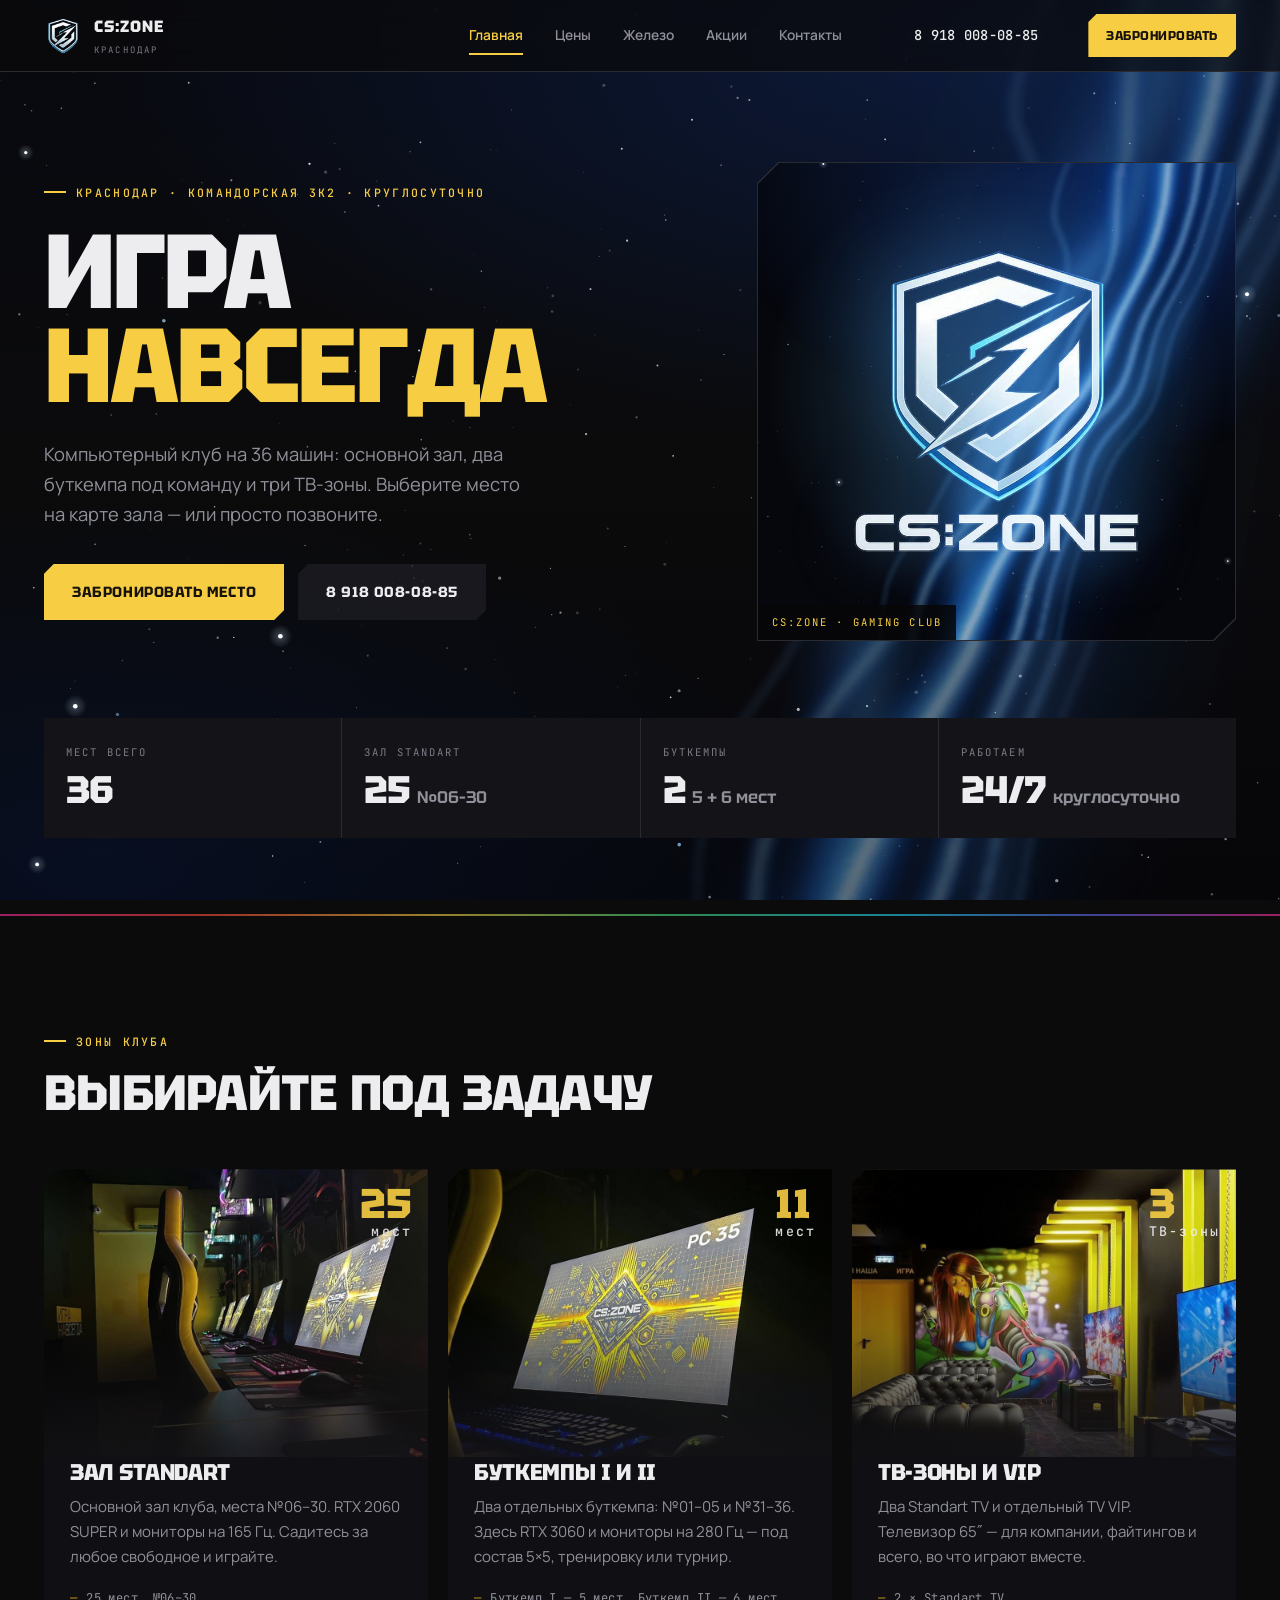
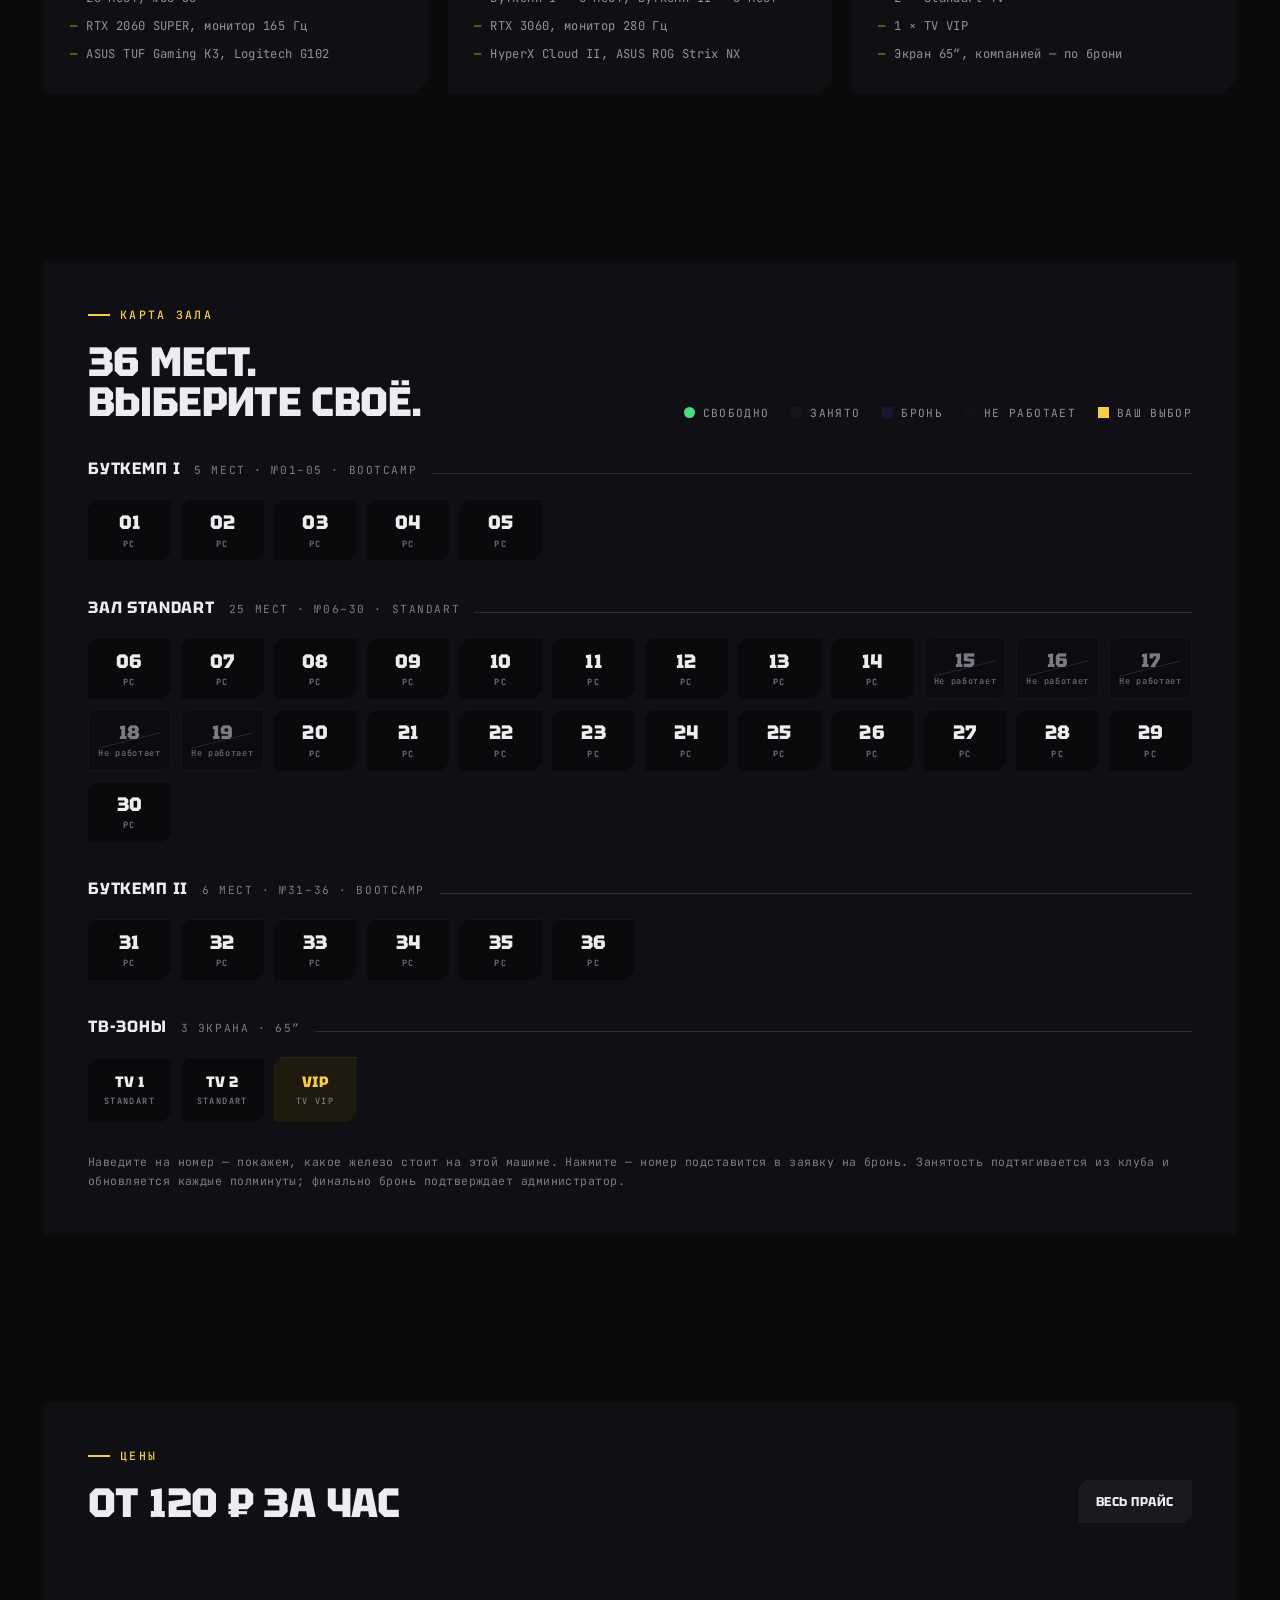
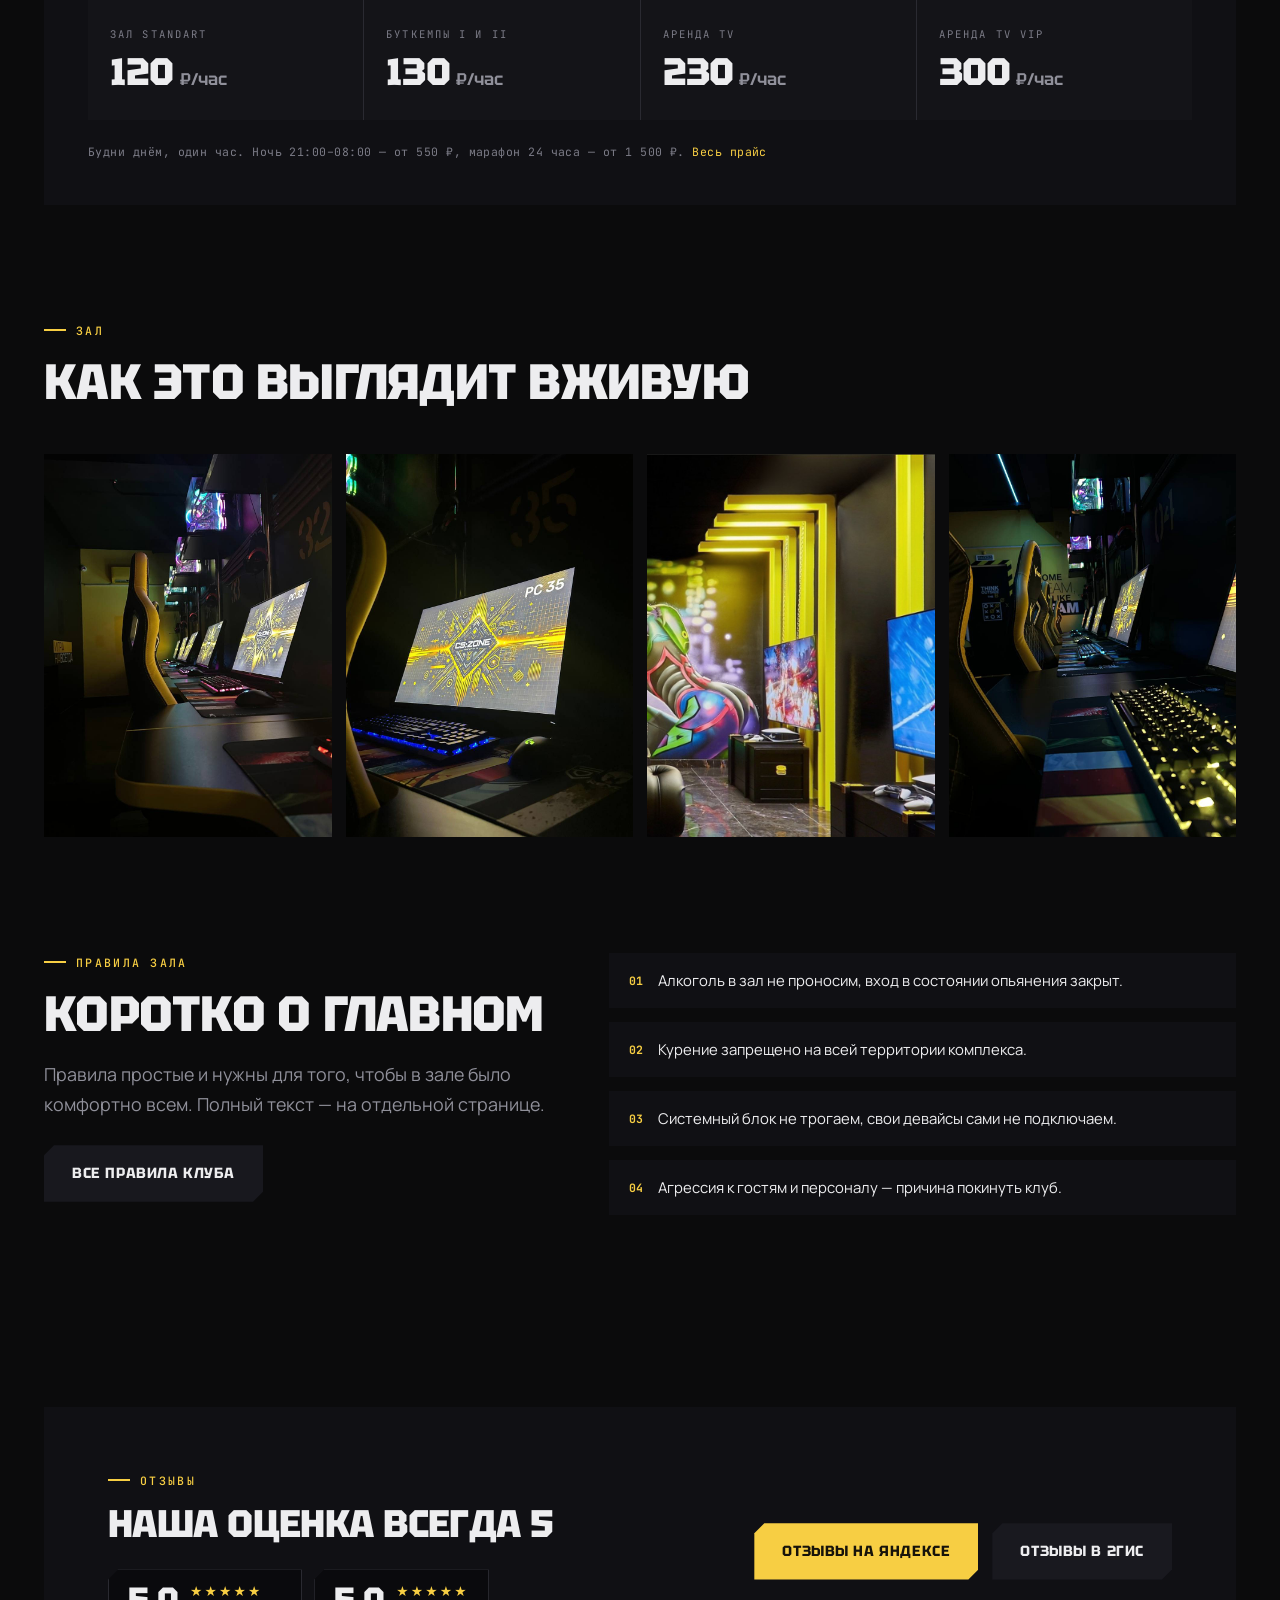
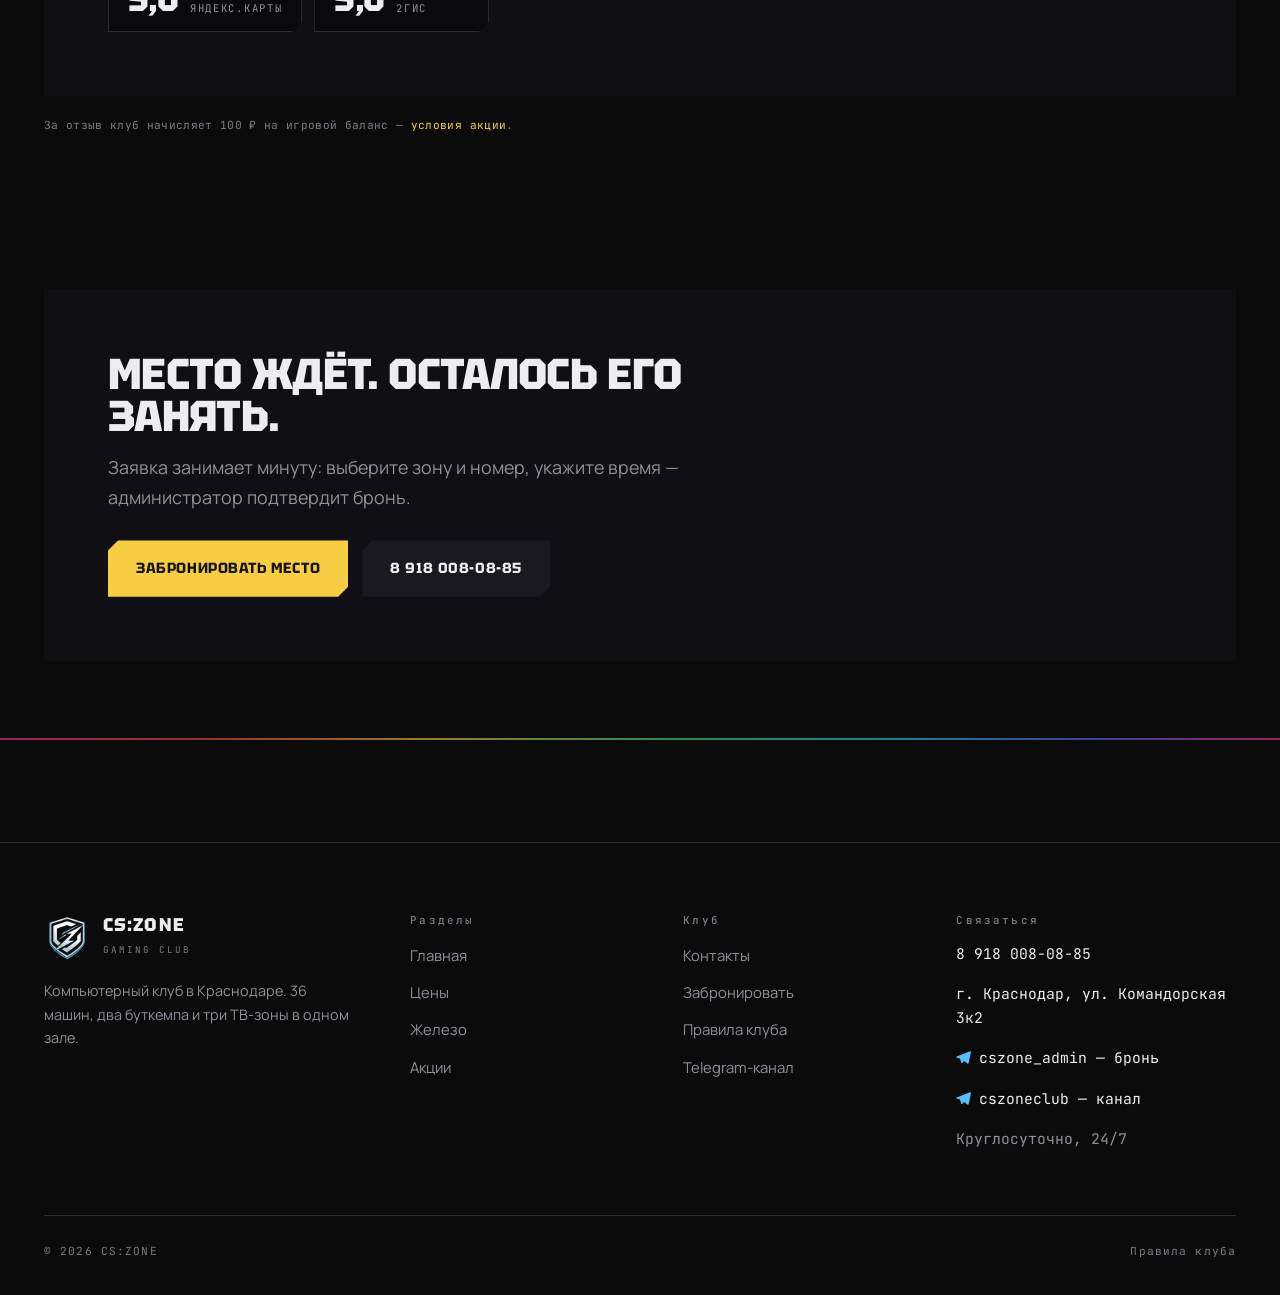
==== index.html @ d1133fba "Add files via upload" ====
<!DOCTYPE html>
<html lang="ru">
<head>
<meta charset="utf-8">
<meta name="viewport" content="width=device-width, initial-scale=1">
<title>CS:ZONE — компьютерный клуб в Краснодаре</title>
<meta name="description" content="Компьютерный клуб CS:ZONE на Командорской 3к2 в Краснодаре: 36 машин, два буткемпа, три ТВ-зоны. Бронь места по телефону 8 918 008-08-85.">
<meta name="theme-color" content="#0B0B0C">
<meta property="og:type" content="website">
<meta property="og:site_name" content="CS:ZONE">
<meta property="og:title" content="CS:ZONE — компьютерный клуб в Краснодаре">
<meta property="og:description" content="Компьютерный клуб CS:ZONE на Командорской 3к2 в Краснодаре: 36 машин, два буткемпа, три ТВ-зоны. Бронь места по телефону 8 918 008-08-85.">
<meta property="og:image" content="assets/img/og-cover.jpg">
<meta property="og:image:width" content="1200">
<meta property="og:image:height" content="630">
<meta name="twitter:card" content="summary_large_image">
<meta property="og:locale" content="ru_RU">
<link rel="icon" href="assets/img/favicon.png" type="image/png">
<link rel="apple-touch-icon" href="assets/img/apple-touch-icon.png">
<link rel="preconnect" href="https://fonts.googleapis.com">
<link rel="preconnect" href="https://fonts.gstatic.com" crossorigin>
<link href="https://fonts.googleapis.com/css2?family=Tektur:wght@500;700;800;900&family=Manrope:wght@400;500;600;700;800&family=JetBrains+Mono:wght@400;500;700&display=swap" rel="stylesheet">
<link rel="stylesheet" href="assets/css/main.css">
<script type="application/ld+json">
{
  "@context": "https://schema.org",
  "@type": "LocalBusiness",
  "name": "CS:ZONE",
  "description": "Компьютерный клуб в Краснодаре: 36 машин, два буткемпа, три ТВ-зоны.",
  "image": "assets/img/og-cover.jpg",
  "telephone": "+79180080885",
  "priceRange": "120–1700 ₽",
  "address": {
    "@type": "PostalAddress",
    "addressCountry": "RU",
    "addressLocality": "Краснодар",
    "streetAddress": "ул. Командорская, 3к2"
  },
  "geo": { "@type": "GeoCoordinates", "latitude": 45.090656, "longitude": 39.032451 },
  "openingHoursSpecification": [{
    "@type": "OpeningHoursSpecification",
    "dayOfWeek": ["Monday","Tuesday","Wednesday","Thursday","Friday","Saturday","Sunday"],
    "opens": "00:00", "closes": "23:59"
  }],
  "hasMap": "https://yandex.ru/maps/org/cs_zone/221049266006/",
  "sameAs": ["https://t.me/cszoneclub", "https://go.2gis.com/gbi0a"]
}
</script>
</head>
<body>

<div class="sky" aria-hidden="true"><span class="sky__aurora"></span></div>

<header class="nav">
  <div class="nav__in">
    <a class="nav__logo" href="index.html" aria-label="CS:ZONE — на главную">
      <img src="assets/img/logo.webp" alt="" width="38" height="38">
      <span><b>CS:ZONE</b><span>Краснодар</span></span>
    </a>
    <nav class="nav__links" aria-label="Разделы сайта">
      <a href="index.html" aria-current="page">Главная</a>
      <a href="prices.html">Цены</a>
      <a href="hardware.html">Железо</a>
      <a href="promos.html">Акции</a>
      <a href="contacts.html">Контакты</a>
    </nav>
    <a class="nav__tel" href="tel:+79180080885" style="margin-left:26px">8 918 008-08-85</a>
    <a class="btn btn--primary btn--sm nav__cta" href="booking.html" style="margin-left:18px">Забронировать</a>
    <button class="burger" type="button" aria-expanded="false" aria-label="Меню">
      <svg width="26" height="26" viewBox="0 0 26 26" fill="none" stroke="currentColor" stroke-width="2">
        <path d="M3 7h20M3 13h20M3 19h20"/></svg>
    </button>
  </div>
</header>

<div class="drawer" id="drawer">
    <a href="index.html" aria-current="page">Главная</a>
    <a href="prices.html">Цены</a>
    <a href="hardware.html">Железо</a>
    <a href="promos.html">Акции</a>
    <a href="contacts.html">Контакты</a>
    <a href="rules.html">Правила</a>
    <a class="btn btn--primary btn--wide" href="booking.html">Забронировать место</a>
    <a class="btn btn--ghost btn--wide" href="tel:+79180080885">8 918 008-08-85</a>
</div>

<main>

<section class="hero">
  <div class="wrap">
    <div class="hero__grid">
      <div class="hero__anim">
        <p class="eyebrow">Краснодар · Командорская 3к2 · круглосуточно</p>
        <h1 class="hero__title">Игра<em>навсегда</em></h1>
        <p class="hero__lead">Компьютерный клуб на 36 машин: основной зал, два буткемпа
          под команду и три ТВ-зоны. Выберите место на карте зала — или просто позвоните.</p>
        <div class="hero__actions">
          <a class="btn btn--primary" href="booking.html">Забронировать место</a>
          <a class="btn btn--ghost" href="tel:+79180080885">8 918 008-08-85</a>
        </div>
      </div>

      <div class="hero__frame">
        <div class="hero__frameIn">
          <span class="hero__sky" aria-hidden="true"></span>
          <img class="hero__logo" src="assets/img/logo-lockup.webp"
               alt="Логотип CS:ZONE" width="560" height="578" fetchpriority="high">
          <span class="hero__badge">CS:ZONE · Gaming club</span>
        </div>
      </div>
    </div>

    <dl class="facts" data-rise>
      <div><dt>Мест всего</dt><dd>36</dd></div>
      <div><dt>Зал STANDART</dt><dd>25<small>№06–30</small></dd></div>
      <div><dt>Буткемпы</dt><dd>2<small>5 + 6 мест</small></dd></div>
      <div><dt>Работаем</dt><dd>24/7<small>круглосуточно</small></dd></div>
    </dl>
  </div>
</section>

<hr class="rule-spectrum" style="margin-top:clamp(48px,6vw,84px)">

<!-- ЗОНЫ -->
<section class="section" id="zones">
  <div class="wrap">
    <div data-rise>
      <p class="eyebrow">Зоны клуба</p>
      <h2 class="h-sec">Выбирайте под задачу</h2>
    </div>

    <div class="cards">
      <article class="zone cut" data-rise="0">
        <div class="zone__ph">
          <img src="assets/img/hall-01.jpg" alt="Ряд игровых мест в зале STANDART" loading="lazy">
          <div class="zone__n">25<span>мест</span></div>
        </div>
        <div class="zone__b">
          <h3>Зал STANDART</h3>
          <p>Основной зал клуба, места №06–30. RTX 2060 SUPER и мониторы на 165 Гц.
             Садитесь за любое свободное и играйте.</p>
          <ul class="zone__list">
            <li>25 мест, №06–30</li>
            <li>RTX 2060 SUPER, монитор 165 Гц</li>
            <li>ASUS TUF Gaming K3, Logitech G102</li>
          </ul>
        </div>
      </article>

      <article class="zone cut" data-rise="90">
        <div class="zone__ph">
          <img src="assets/img/hall-02.jpg" alt="Буткемп: ряд машин для командной игры" loading="lazy">
          <div class="zone__n">11<span>мест</span></div>
        </div>
        <div class="zone__b">
          <h3>Буткемпы I и II</h3>
          <p>Два отдельных буткемпа: №01–05 и №31–36. Здесь RTX 3060 и мониторы
             на 280 Гц — под состав 5×5, тренировку или турнир.</p>
          <ul class="zone__list">
            <li>Буткемп I — 5 мест, Буткемп II — 6 мест</li>
            <li>RTX 3060, монитор 280 Гц</li>
            <li>HyperX Cloud II, ASUS ROG Strix NX</li>
          </ul>
        </div>
      </article>

      <article class="zone cut" data-rise="180">
        <div class="zone__ph">
          <img src="assets/img/tv-zone.jpg" alt="ТВ-зона клуба: телевизоры 65″ и приставки PlayStation" loading="lazy">
          <div class="zone__n">3<span>ТВ-зоны</span></div>
        </div>
        <div class="zone__b">
          <h3>ТВ-зоны и VIP</h3>
          <p>Два Standart TV и отдельный TV VIP. Телевизор 65″ — для компании,
             файтингов и всего, во что играют вместе.</p>
          <ul class="zone__list">
            <li>2 × Standart TV</li>
            <li>1 × TV VIP</li>
            <li>Экран 65″, компанией — по брони</li>
          </ul>
        </div>
      </article>
    </div>
  </div>
</section>

<!-- ПОДПИСЬ САЙТА: КАРТА ЗАЛА -->
<section class="section" id="hall" style="padding-top:0">
  <div class="wrap">
    <div class="hall cut-l" data-rise>
      <div class="hall__head">
        <div>
          <p class="eyebrow">Карта зала</p>
          <h2 class="h-sec" style="font-size:clamp(1.7rem,3.2vw,2.6rem)">36 мест.<br>Выберите своё.</h2>
        </div>
        <div class="hall__legend">
          <span><i style="background:var(--live);border-radius:50%"></i>Свободно</span>
          <span><i style="background:#1B1417"></i>Занято</span>
          <span><i style="background:#1A1630"></i>Бронь</span>
          <span><i style="background:#131318;opacity:.6"></i>Не работает</span>
          <span><i style="background:var(--amber)"></i>Ваш выбор</span>
        </div>
      </div>

      <p class="live" data-live hidden></p>
      <div data-hall="link"></div>

      <p class="hall__note">Наведите на номер — покажем, какое железо стоит на этой машине.
        Нажмите — номер подставится в заявку на бронь.
        Занятость подтягивается из клуба и обновляется каждые полминуты;
        финально бронь подтверждает администратор.</p>
    </div>
  </div>
</section>

<!-- ЦЕНЫ (данные берутся из main.js, чтобы не расходились с прайсом) -->
<section class="section" style="padding-top:0">
  <div class="wrap">
    <div class="hall cut-l" data-rise>
      <div class="hall__head" style="margin-bottom:26px">
        <div>
          <p class="eyebrow">Цены</p>
          <h2 class="h-sec" style="font-size:clamp(1.7rem,3.2vw,2.6rem)">От 120 ₽ за час</h2>
        </div>
        <a class="btn btn--ghost btn--sm" href="prices.html">Весь прайс</a>
      </div>
      <div data-price-teaser></div>
    </div>
  </div>
</section>

<!-- ГАЛЕРЕЯ -->
<section class="section" style="padding-top:0">
  <div class="wrap">
    <div data-rise>
      <p class="eyebrow">Зал</p>
      <h2 class="h-sec">Как это выглядит вживую</h2>
    </div>
    <div class="strip">
      <figure data-rise="0"><img src="assets/img/hall-01.jpg" alt="Ряд игровых мест в зале клуба" loading="lazy"></figure>
      <figure data-rise="70"><img src="assets/img/hall-02.jpg" alt="Игровые места буткемпа" loading="lazy"></figure>
      <figure data-rise="140"><img src="assets/img/tv-zone-tall.jpg" alt="ТВ-зона с телевизорами 65″" loading="lazy"></figure>
      <figure data-rise="210"><img src="assets/img/hall-04.jpg" alt="Игровое место с подсветкой клавиатуры" loading="lazy"></figure>
    </div>
  </div>
</section>

<!-- ПРАВИЛА (кратко) -->
<section class="section" style="padding-top:0">
  <div class="wrap">
    <div class="split split--wide">
      <div data-rise>
        <p class="eyebrow">Правила зала</p>
        <h2 class="h-sec">Коротко о главном</h2>
        <p class="lead" style="margin-top:22px">Правила простые и нужны для того, чтобы
          в зале было комфортно всем. Полный текст — на отдельной странице.</p>
        <a class="btn btn--ghost" href="rules.html" style="margin-top:26px">Все правила клуба</a>
      </div>
      <ul class="rules" style="grid-template-columns:1fr;margin-top:0" data-rise="90">
        <li><b>01</b><span>Алкоголь в зал не проносим, вход в состоянии опьянения закрыт.</span></li>
        <li><b>02</b><span>Курение запрещено на всей территории комплекса.</span></li>
        <li><b>03</b><span>Системный блок не трогаем, свои девайсы сами не подключаем.</span></li>
        <li><b>04</b><span>Агрессия к гостям и персоналу — причина покинуть клуб.</span></li>
      </ul>
    </div>
  </div>
</section>

<section class="section section--tight">
  <div class="wrap">
    <div class="band cut-l" data-rise>
      <div>
        <p class="eyebrow">Отзывы</p>
        <h2 style="font-size:clamp(1.6rem,3.2vw,2.4rem);max-width:24ch;margin-top:16px">Наша
          оценка всегда 5</h2>
        <div class="rate">
          <a class="rate__c" href="https://yandex.ru/maps/org/cs_zone/221049266006/reviews/"
             target="_blank" rel="noopener">
            <span class="rate__n">5,0</span>
            <span class="rate__s" aria-hidden="true">★★★★★</span>
            <span class="rate__src">Яндекс.Карты</span>
          </a>
          <a class="rate__c" href="https://go.2gis.com/gbi0a" target="_blank" rel="noopener">
            <span class="rate__n">5,0</span>
            <span class="rate__s" aria-hidden="true">★★★★★</span>
            <span class="rate__src">2ГИС</span>
          </a>
        </div>
      </div>
      <div class="band__acts">
        <a class="btn btn--primary" href="https://yandex.ru/maps/org/cs_zone/221049266006/reviews/" target="_blank" rel="noopener">Отзывы на Яндексе</a>
        <a class="btn btn--ghost" href="https://go.2gis.com/gbi0a" target="_blank" rel="noopener">Отзывы в 2ГИС</a>
      </div>
    </div>
    <p class="form__hint" style="margin-top:20px">За отзыв клуб начисляет 100 ₽
      на игровой баланс — <a href="promos.html" style="color:var(--amber)">условия акции</a>.</p>
  </div>
</section>

<section class="section section--tight">
  <div class="wrap">
    <div class="band cut-l" data-rise>
      <div>
        <h2>Место ждёт. Осталось его занять.</h2>
        <p class="lead" style="margin-top:16px">Заявка занимает минуту: выберите зону и номер, укажите время — администратор подтвердит бронь.</p>
      </div>
      <div class="band__acts">
        <a class="btn btn--primary" href="booking.html">Забронировать место</a>
        <a class="btn btn--ghost" href="tel:+79180080885">8 918 008-08-85</a>
      </div>
    </div>
  </div>
</section>

</main>

<hr class="rule-spectrum">
<footer class="foot">
  <div class="wrap">
    <div class="foot__grid">
      <div>
        <a class="foot__logo" href="index.html">
          <img src="assets/img/logo.webp" alt="" width="46" height="46">
          <span><b>CS:ZONE</b><span>Gaming club</span></span>
        </a>
        <p>Компьютерный клуб в Краснодаре. 36 машин, два буткемпа и три ТВ-зоны в одном зале.</p>
      </div>
      <div>
        <h4>Разделы</h4>
        <ul>
          <li><a href="index.html">Главная</a></li>
          <li><a href="prices.html">Цены</a></li>
          <li><a href="hardware.html">Железо</a></li>
          <li><a href="promos.html">Акции</a></li>
        </ul>
      </div>
      <div>
        <h4>Клуб</h4>
        <ul>
          <li><a href="contacts.html">Контакты</a></li>
          <li><a href="booking.html">Забронировать</a></li>
          <li><a href="rules.html">Правила клуба</a></li>
          <li><a href="https://t.me/cszoneclub" target="_blank" rel="noopener">Telegram-канал</a></li>
        </ul>
      </div>
      <div>
        <h4>Связаться</h4>
        <a class="foot__c" href="tel:+79180080885">8 918 008-08-85</a>
        <a class="foot__c" href="https://yandex.ru/maps/org/cs_zone/221049266006/" target="_blank" rel="noopener">г. Краснодар, ул. Командорская 3к2</a>
        <a class="foot__c" href="https://t.me/cszone_admin" target="_blank" rel="noopener"><svg class="tg-i" viewBox="0 0 24 24" width="15" height="15" fill="currentColor" aria-hidden="true"><path d="M23.91 3.79 20.3 20.84c-.25 1.21-.98 1.5-2 .94l-5.5-4.07-2.66 2.57c-.3.3-.55.56-1.1.56-.72 0-.6-.27-.84-.95L6.3 13.7l-5.45-1.7c-1.18-.35-1.19-1.16.26-1.75l21.26-8.2c.97-.43 1.9.24 1.53 1.73z"/></svg>cszone_admin — бронь</a>
        <a class="foot__c" href="https://t.me/cszoneclub" target="_blank" rel="noopener"><svg class="tg-i" viewBox="0 0 24 24" width="15" height="15" fill="currentColor" aria-hidden="true"><path d="M23.91 3.79 20.3 20.84c-.25 1.21-.98 1.5-2 .94l-5.5-4.07-2.66 2.57c-.3.3-.55.56-1.1.56-.72 0-.6-.27-.84-.95L6.3 13.7l-5.45-1.7c-1.18-.35-1.19-1.16.26-1.75l21.26-8.2c.97-.43 1.9.24 1.53 1.73z"/></svg>cszoneclub — канал</a>
        <span class="foot__c" style="color:var(--ash)">Круглосуточно, 24/7</span>
      </div>
    </div>
    <div class="foot__bot">
      <span>© <span id="year">2026</span> CS:ZONE</span>
      <a href="rules.html">Правила клуба</a>
    </div>
  </div>
</footer>

<script src="assets/js/main.js"></script>
</body>
</html>
---- assets/css/main.css ----
/* ==========================================================================
   CS:ZONE — компьютерный клуб, Краснодар
   Дизайн-система. Один файл на весь сайт.
   Форма: срезанный угол 45° (эхо угловатого бейджа логотипа).
   Цвет: тёплый чёрный зала + янтарь логотипа. Один акцент.
   Шрифты: Tektur (заголовки, номера), Manrope (текст), JetBrains Mono (данные).
   ========================================================================== */

:root{
  /* фон — тёплый чёрный, не #000: в зале чёрный всегда с примесью */
  --void:      #0B0B0C;
  --void-2:    #070708;
  /* панели чуть прозрачные: сквозь них читается небо, контраст текста
     при этом не меняется — за ними всё равно почти чёрный фон */
  --panel:     rgba(19, 19, 23, .84);
  --panel-2:   rgba(27, 27, 33, .88);
  --panel-flat:#131316;   /* там, где нужна честная непрозрачность */
  --line:      #2A2A31;

  /* акцент — точный цвет логотипа */
  --amber:     #F7CE43;
  --amber-dim: #C79A17;
  --amber-ink: #17130A;
  --glow:      rgba(247, 206, 67, .28);

  --chalk:     #EDEDEF;
  --ash:       #90909A;
  --ash-dim:   #7B7B86;   /* 5.1:1 на --void — годно для мелкого текста */
  --live:      #4ADE80;

  /* лёд — цвет нового логотипа и северного сияния. Второй голос, не акцент:
     кнопки и цены остаются янтарными, лёд держит фон, свечение и бронь. */
  --ice:       #59BEFF;
  --ice-deep:  #0F49BE;
  --ice-glow:  rgba(89, 190, 255, .30);

  --f-display: 'Tektur', 'Arial Narrow', Impact, sans-serif;
  --f-body:    'Manrope', system-ui, -apple-system, 'Segoe UI', sans-serif;
  --f-mono:    'JetBrains Mono', ui-monospace, 'SFMono-Regular', monospace;

  --ch:  14px;                        /* размер срезанного угла */
  --ease: cubic-bezier(.16, 1, .3, 1);
  --wrap: 1240px;
  --nav-h: 72px;

  /* спектр клавиатур из зала. Используется ровно дважды на странице. */
  --spectrum: linear-gradient(90deg,
      #FF2D9B 0%, #FF4D3D 16%, #F7CE43 34%,
      #4ADE80 52%, #22D3EE 70%, #6366F1 86%, #FF2D9B 100%);
}

/* --------------------------------------------------------------- reset --- */
*,*::before,*::after{ box-sizing:border-box }
[hidden]{ display:none !important }
html{ -webkit-text-size-adjust:100%; scroll-behavior:smooth; background:var(--void) }
body{
  margin:0; background:transparent; color:var(--chalk);
  font-family:var(--f-body); font-size:16px; line-height:1.65;
  font-weight:400; -webkit-font-smoothing:antialiased;
  overflow-x:hidden;
}

/* ---------------------------------------------------------------- небо --- *
   Звёздное небо и северное сияние с фирменных иконок клуба.
   Слой один на страницу, position:fixed — не участвует в скролле,
   поэтому не вызывает перерисовку контента. Звёзды — два SVG-поля разной
   плотности: их прозрачность дышит в разном темпе, и небо мерцает без JS.
   Сияние отрисовано заранее (feTurbulence), браузер только двигает готовую
   картинку — на слабых машинах это дешевле, чем считать фильтры вживую.
   -------------------------------------------------------------------------- */
.sky{
  position:fixed; inset:0; z-index:-1; pointer-events:none; overflow:hidden;
  background:
    radial-gradient(115% 75% at 76% 4%,  rgba(20, 58, 140, .34) 0%, transparent 60%),
    radial-gradient(95% 65% at 8% 96%,   rgba(11, 38, 100, .26) 0%, transparent 62%),
    linear-gradient(180deg, #080910 0%, var(--void) 52%, #060609 100%);
}
/* два звёздных поля */
.sky::before, .sky::after{
  content:''; position:absolute; inset:-3%;
  background-position:center; background-repeat:no-repeat; background-size:cover;
}
.sky::before{ background-image:url(../img/stars-a.svg);
  animation:twinkleA 13s ease-in-out infinite }
.sky::after{  background-image:url(../img/stars-b.svg);
  animation:twinkleB 8.5s ease-in-out infinite }

/* Сияние держим в правой части кадра: слева остаётся чистое звёздное небо,
   на котором спокойно читается крупный заголовок. Левый край ленты гасим
   маской, чтобы она не обрывалась по границе элемента. */
.sky__aurora{
  position:absolute; top:-10%; bottom:-10%; right:-8%; left:34%;
  background:url(../img/aurora.webp) center / cover no-repeat;
  mix-blend-mode:screen; opacity:.6;
  -webkit-mask-image:linear-gradient(90deg, transparent 0%, #000 34%, #000 100%);
          mask-image:linear-gradient(90deg, transparent 0%, #000 34%, #000 100%);
  animation:auroraDrift 54s ease-in-out infinite alternate;
}
@media (max-width:900px){
  /* Колонка одна и текст идёт через весь экран — сияние приглушаем,
     иначе оно спорит с абзацами. Звёзды остаются в полную силу. */
  .sky__aurora{ left:8%; opacity:.34 }
}
@keyframes twinkleA{ 0%,100%{ opacity:.9 }  50%{ opacity:.55 } }
@keyframes twinkleB{ 0%,100%{ opacity:.5 }  45%{ opacity:.95 } }
@keyframes auroraDrift{
  from{ transform:translate3d(0,0,0)        scale(1);    opacity:.56 }
  to  { transform:translate3d(-2.5%,1.5%,0) scale(1.09); opacity:.8  }
}
img,video{ display:block; max-width:100%; height:auto }
a{ color:inherit; text-decoration:none }
button,input,select,textarea{ font:inherit; color:inherit }
h1,h2,h3,h4{ margin:0; font-family:var(--f-display); font-weight:800;
  line-height:.98; letter-spacing:-.015em; text-transform:uppercase }
p{ margin:0 }
ul{ margin:0; padding:0; list-style:none }
:focus-visible{ outline:2px solid var(--amber); outline-offset:3px }

/* ------------------------------------------------------- форма-язык ------ */
/* Срез верхнего-левого и нижнего-правого угла. Одна форма на весь сайт. */
.cut{
  clip-path:polygon(var(--ch) 0, 100% 0, 100% calc(100% - var(--ch)),
                    calc(100% - var(--ch)) 100%, 0 100%, 0 var(--ch));
}
.cut-s{ --ch:8px }
.cut-l{ --ch:22px }

/* ---------------------------------------------------------- раскладка --- */
.wrap{ width:100%; max-width:var(--wrap); margin-inline:auto; padding-inline:24px }
.section{ padding-block:clamp(64px, 9vw, 130px) }
.section--tight{ padding-block:clamp(48px, 6vw, 80px) }

.eyebrow{
  font-family:var(--f-mono); font-size:.72rem; font-weight:500;
  letter-spacing:.2em; text-transform:uppercase; color:var(--amber);
  display:flex; align-items:center; gap:10px;
}
.eyebrow::before{
  content:''; width:22px; height:2px; background:var(--amber); flex:none;
}
.eyebrow--plain::before{ display:none }

.h-sec{ font-size:clamp(1.9rem, 4vw, 3.1rem); margin-top:18px }
.lead{ color:var(--ash); font-size:clamp(1rem,1.4vw,1.12rem); max-width:62ch }

.rule-spectrum{ height:2px; background:var(--spectrum); opacity:.6; border:0; margin:0 }

/* ------------------------------------------------------------ кнопки ---- */
.btn{
  display:inline-flex; align-items:center; justify-content:center; gap:10px;
  padding:16px 28px; border:0; cursor:pointer;
  font-family:var(--f-display); font-weight:700; font-size:.92rem;
  letter-spacing:.04em; text-transform:uppercase; white-space:nowrap;
  transition:transform .25s var(--ease), background-color .25s, box-shadow .3s, color .25s;
  clip-path:polygon(var(--ch) 0, 100% 0, 100% calc(100% - var(--ch)),
                    calc(100% - var(--ch)) 100%, 0 100%, 0 var(--ch));
  --ch:10px;
}
.btn--primary{ background:var(--amber); color:var(--amber-ink) }
.btn--primary:hover{ background:#FFDC63; box-shadow:0 0 0 1px var(--amber), 0 12px 40px var(--glow) }
.btn--ghost{ background:var(--panel-2); color:var(--chalk) }
.btn--ghost:hover{ background:#24242B; color:var(--amber) }
.btn:active{ transform:translateY(1px) }
.btn--wide{ width:100%; padding-block:18px }
.btn--sm{ padding:11px 18px; font-size:.8rem; --ch:8px }

/* --------------------------------------------------------------- шапка -- */
.nav{
  position:sticky; top:0; z-index:60; height:var(--nav-h);
  display:flex; align-items:center;
  background:rgba(11,11,12,.72); backdrop-filter:blur(14px);
  -webkit-backdrop-filter:blur(14px);
  border-bottom:1px solid var(--line);
  transition:background-color .3s;
}
.nav__in{ display:flex; align-items:center; gap:32px; width:100%;
  max-width:var(--wrap); margin-inline:auto; padding-inline:24px }
.nav__logo{ display:flex; align-items:center; gap:12px; flex:none }
.nav__logo img{ width:38px; height:38px }
.nav__logo b{ font-family:var(--f-display); font-weight:800; font-size:1.02rem;
  letter-spacing:.06em; line-height:1; color:var(--chalk) }
.nav__logo span span{ display:block; font-family:var(--f-mono); font-size:.56rem;
  letter-spacing:.24em; color:var(--ash-dim); text-transform:uppercase; margin-top:3px }
.nav__links{ display:flex; gap:4px; margin-left:auto }
.nav__links a{
  padding:10px 14px; font-size:.86rem; font-weight:600; color:var(--ash);
  transition:color .2s; position:relative;
}
.nav__links a:hover{ color:var(--chalk) }
.nav__links a[aria-current]{ color:var(--amber) }
.nav__links a[aria-current]::after{
  content:''; position:absolute; left:14px; right:14px; bottom:2px;
  height:2px; background:var(--amber);
}
.nav__cta{ flex:none }
.nav__tel{ display:flex; align-items:center; font-family:var(--f-mono);
  font-size:.86rem; font-weight:500; color:var(--chalk); letter-spacing:.02em }
.nav__tel:hover{ color:var(--amber) }
.burger{ display:none; margin-left:auto; background:none; border:0; padding:10px;
  cursor:pointer; color:var(--chalk) }
.burger svg{ display:block }

.drawer{
  position:fixed; inset:var(--nav-h) 0 0; z-index:55; background:rgba(8,8,10,.97);
  backdrop-filter:blur(10px); -webkit-backdrop-filter:blur(10px);
  padding:32px 24px 40px; display:flex; flex-direction:column; gap:6px;
  transform:translateY(-8px); opacity:0; pointer-events:none;
  transition:opacity .3s var(--ease), transform .3s var(--ease);
  overflow-y:auto;
}
.drawer[data-open]{ opacity:1; transform:none; pointer-events:auto }
.drawer a{ font-family:var(--f-display); font-weight:700; text-transform:uppercase;
  font-size:1.4rem; padding:14px 0; border-bottom:1px solid var(--line) }
.drawer a[aria-current]{ color:var(--amber) }
.drawer .btn{ margin-top:22px }

/* ---------------------------------------------------------------- герой - */
.hero{ position:relative; overflow:clip; padding-top:clamp(48px, 7vw, 92px); padding-bottom:0 }
.hero__grid{
  display:grid; grid-template-columns:1.15fr .85fr; gap:clamp(32px,5vw,72px);
  align-items:center;
}
.hero__title{
  font-size:clamp(2.7rem, 8.2vw, 6.6rem); line-height:.9; margin-top:22px;
  letter-spacing:-.03em;
}
.hero__title em{ font-style:normal; color:var(--amber); display:block }
.hero__lead{ margin-top:26px; color:var(--ash); font-size:clamp(1rem,1.5vw,1.15rem);
  max-width:44ch }
.hero__actions{ display:flex; flex-wrap:wrap; gap:14px; margin-top:34px }

/* Рамка героя: логотип на собственном кусочке неба.
   Раньше здесь крутилось интро старого бренда — теперь сцена собрана
   на CSS: легче на пару мегабайт, резче на любом экране и живёт
   в одной палитре с фоном сайта. */
.hero__frame{ position:relative; padding:1px; background:var(--line);
  clip-path:polygon(22px 0,100% 0,100% calc(100% - 22px),calc(100% - 22px) 100%,0 100%,0 22px) }
.hero__frameIn{ position:relative; background:#06070C; overflow:hidden;
  aspect-ratio:1/1; display:grid; place-items:center;
  clip-path:polygon(22px 0,100% 0,100% calc(100% - 22px),calc(100% - 22px) 100%,0 100%,0 22px) }

/* звёзды + сияние внутри рамки */
.hero__sky{
  position:absolute; inset:-12%; z-index:0; pointer-events:none;
  background:
    url(../img/stars-b.svg) center/cover no-repeat,
    url(../img/aurora.webp) 62% center/cover no-repeat,
    radial-gradient(110% 80% at 70% 10%, rgba(24,70,170,.5), transparent 62%);
  opacity:.92;
  animation:heroSky 26s ease-in-out infinite alternate;
}
.hero__frameIn::before{
  content:''; position:absolute; inset:0; z-index:1; pointer-events:none;
  background:radial-gradient(circle at 50% 47%, var(--ice-glow), transparent 66%);
}
.hero__logo{
  position:relative; z-index:2;
  width:min(66%, 340px); height:auto; object-fit:contain;
  filter:drop-shadow(0 0 34px rgba(64,150,255,.42));
  animation:heroFloat 7s ease-in-out infinite;
}
@keyframes heroSky{
  from{ transform:translate3d(0,0,0) scale(1) }
  to  { transform:translate3d(-3%,2%,0) scale(1.1) }
}
@keyframes heroFloat{
  0%,100%{ transform:translateY(-5px) }
  50%    { transform:translateY(5px) }
}
.hero__badge{
  position:absolute; left:0; bottom:0; z-index:2;
  font-family:var(--f-mono); font-size:.66rem; letter-spacing:.2em;
  text-transform:uppercase; color:var(--amber);
  background:rgba(7,7,8,.85); padding:9px 14px;
}

/* полоса фактов */
.facts{ display:grid; grid-template-columns:repeat(4,1fr); gap:1px;
  background:var(--line); margin-top:clamp(48px,6vw,84px) }
.facts > div{ background:rgba(11,11,12,.68); padding:26px 22px 28px }
.facts dt{ font-family:var(--f-mono); font-size:.66rem; letter-spacing:.2em;
  text-transform:uppercase; color:var(--ash-dim) }
.facts dd{ margin:10px 0 0; font-family:var(--f-display); font-weight:800;
  font-size:clamp(1.7rem,3vw,2.5rem); line-height:1; letter-spacing:-.02em }
.facts dd small{ font-size:.44em; color:var(--ash); letter-spacing:0;
  font-weight:600; margin-left:6px }

/* ------------------------------------------------------------- карточки - */
.cards{ display:grid; grid-template-columns:repeat(3,1fr); gap:20px; margin-top:52px }
.zone{ position:relative; background:var(--panel); overflow:hidden;
  display:flex; flex-direction:column;
  transition:transform .4s var(--ease) }
.zone:hover{ transform:translateY(-6px) }
.zone__ph{ position:relative; aspect-ratio:4/3; overflow:hidden; background:var(--void-2) }
.zone__ph img{ width:100%; height:100%; object-fit:cover;
  transition:transform .7s var(--ease), filter .4s; filter:saturate(.92) }
.zone:hover .zone__ph img{ transform:scale(1.05); filter:saturate(1.05) }
.zone__ph::after{ content:''; position:absolute; inset:0;
  background:linear-gradient(to top, var(--panel) 2%, transparent 55%) }
.zone__n{ position:absolute; right:16px; top:14px; z-index:2;
  font-family:var(--f-display); font-weight:800; font-size:2.6rem; line-height:1;
  color:var(--amber); opacity:.9 }
.zone__n span{ font-size:.32em; display:block; text-align:right; color:var(--chalk);
  letter-spacing:.16em; font-family:var(--f-mono); font-weight:500 }
.zone__b{ padding:4px 26px 30px; position:relative; z-index:2 }
.zone h3{ font-size:1.42rem }
.zone p{ color:var(--ash); font-size:.94rem; margin-top:12px }
.zone__list{ margin-top:18px; display:flex; flex-direction:column; gap:8px }
.zone__list li{ font-family:var(--f-mono); font-size:.76rem; color:var(--ash);
  letter-spacing:.03em; display:flex; gap:9px }
.zone__list li::before{ content:'—'; color:var(--amber-dim); flex:none }

/* ------------------------------------------- ПОДПИСЬ САЙТА: карта зала -- */
.hall{ background:var(--panel); padding:clamp(28px,4vw,44px);
  margin-top:52px; position:relative }
.hall__head{ display:flex; flex-wrap:wrap; gap:18px 32px; align-items:flex-end;
  justify-content:space-between; margin-bottom:34px }
.hall__legend{ display:flex; flex-wrap:wrap; gap:8px 22px; font-family:var(--f-mono);
  font-size:.7rem; letter-spacing:.12em; text-transform:uppercase; color:var(--ash) }
.hall__legend i{ width:11px; height:11px; display:inline-block; margin-right:8px;
  vertical-align:-1px }
.hall__group + .hall__group{ margin-top:34px }
.hall__gt{ display:flex; align-items:baseline; gap:14px; margin-bottom:16px }
.hall__gt b{ font-family:var(--f-display); font-weight:700; font-size:1.02rem;
  text-transform:uppercase; letter-spacing:.05em }
.hall__gt span{ font-family:var(--f-mono); font-size:.7rem; color:var(--ash-dim);
  letter-spacing:.14em; text-transform:uppercase }
.hall__gt::after{ content:''; flex:1; height:1px; background:var(--line) }

.seats{ display:grid; grid-template-columns:repeat(auto-fill,minmax(76px,1fr)); gap:10px }
.seat{
  position:relative; background:rgba(9,9,12,.74); color:var(--chalk);
  border:0; cursor:pointer; padding:14px 8px 12px; text-align:center;
  font-family:var(--f-display); font-weight:800; font-size:1.22rem; line-height:1;
  letter-spacing:.01em;
  transition:background-color .22s, color .22s, transform .22s var(--ease),
             box-shadow .28s;
  clip-path:polygon(8px 0,100% 0,100% calc(100% - 8px),calc(100% - 8px) 100%,0 100%,0 8px);
  box-shadow:inset 0 1px 0 rgba(255,255,255,.05);
}
.seat small{ display:block; font-family:var(--f-mono); font-weight:500;
  font-size:.54rem; letter-spacing:.16em; color:var(--ash-dim); margin-top:7px }
.seat:hover, .seat[data-on]{ background:var(--amber); color:var(--amber-ink);
  transform:translateY(-3px); box-shadow:0 10px 26px var(--glow) }
.seat:hover small, .seat[data-on] small{ color:rgba(23,19,10,.66) }
.seat--tv{ font-size:.94rem; padding-block:18px 16px }
.seat--vip{ background:#1E1A0E; color:var(--amber) }
.seat--vip:hover{ background:var(--amber); color:var(--amber-ink) }
.hall__note{ margin-top:30px; font-family:var(--f-mono); font-size:.72rem;
  color:var(--ash-dim); letter-spacing:.04em; line-height:1.7 }

/* --------------------------- характеристики места (наведение + панель) --- */
.sp{ margin:14px 0 0; display:flex; flex-direction:column }
.sp__r{ display:flex; gap:14px; justify-content:space-between; align-items:baseline;
  padding:7px 0 }
.sp__r dt{ font-family:var(--f-mono); font-size:.66rem; letter-spacing:.12em;
  text-transform:uppercase; color:var(--ash); flex:none }
.sp__r dd{ margin:0; font-size:.86rem; font-weight:600; text-align:right }
.sp__div{ height:1px; background:var(--line); margin:9px 0 }

.spec-tip{
  position:absolute; z-index:30; width:min(300px, 74vw);
  background:#0E0E11; padding:16px 18px 18px; pointer-events:none;
  opacity:0; transform:translateY(5px);
  transition:opacity .18s var(--ease), transform .18s var(--ease);
  box-shadow:inset 0 0 0 1px var(--line), 0 22px 60px rgba(0,0,0,.72);
  clip-path:polygon(10px 0,100% 0,100% calc(100% - 10px),
                    calc(100% - 10px) 100%,0 100%,0 10px);
}
.spec-tip[data-on]{ opacity:1; transform:none }
.spec-tip__h{ display:flex; flex-direction:column; gap:5px; padding-bottom:12px;
  border-bottom:1px solid var(--line) }
.spec-tip__h b{ font-family:var(--f-display); font-weight:800; font-size:.98rem;
  letter-spacing:.05em; color:var(--amber); text-transform:uppercase }
.spec-tip__h span{ font-family:var(--f-mono); font-size:.64rem; letter-spacing:.12em;
  text-transform:uppercase; color:var(--ash) }
.spec-tip .sp{ margin-top:10px }

.spec-panel{ background:rgba(9,9,12,.72); padding:24px 26px 26px; margin-top:22px;
  box-shadow:inset 0 1px 0 rgba(255,255,255,.05);
  clip-path:polygon(14px 0,100% 0,100% calc(100% - 14px),
                    calc(100% - 14px) 100%,0 100%,0 14px) }
.spec-panel__h{ font-family:var(--f-display); font-weight:700; font-size:1.02rem;
  text-transform:uppercase; letter-spacing:.04em; margin-top:14px }

/* сравнительная таблица на странице «Железо» */
.tbl--cmp th span{ display:block; font-family:var(--f-mono); font-size:.6rem;
  letter-spacing:.1em; color:var(--ash-dim); margin-top:6px; font-weight:400 }
.tbl--cmp thead th{ vertical-align:top; color:var(--chalk);
  font-family:var(--f-display); font-weight:700; font-size:.9rem; letter-spacing:.05em }
.tbl--cmp thead th:first-child{ color:var(--ash); font-family:var(--f-mono);
  font-size:.68rem; font-weight:500 }
.tbl--cmp tbody th{ font-family:var(--f-mono); font-size:.68rem; letter-spacing:.12em;
  text-transform:uppercase; color:var(--ash); font-weight:500; white-space:nowrap }
.tbl--cmp td{ font-weight:600 }
.tbl--cmp td:last-child, .tbl--cmp th:last-child{ text-align:left;
  font-family:inherit }
.tbl--cmp .tbl__div td{ padding:0; height:14px; border-bottom:0 }
@media (max-width:640px){
  .tbl--cmp{ font-size:.86rem }
  .tbl--cmp th, .tbl--cmp td{ padding:12px 10px }
  .tbl--cmp tbody th{ white-space:normal }
}

/* ---------------------------------------- занятость мест (данные из клуба) */
.seat[data-state="free"]::after{
  content:''; position:absolute; right:7px; top:7px; width:6px; height:6px;
  border-radius:50%; background:var(--live); box-shadow:0 0 8px rgba(74,222,128,.5) }
.seat[data-state="busy"]{ background:#1B1417; color:var(--ash-dim); cursor:not-allowed }
.seat[data-state="busy"]:hover{ background:#22181C; color:var(--ash);
  transform:none; box-shadow:inset 0 1px 0 rgba(255,255,255,.05) }
/* снято с линии: место видно на схеме, но выбрать его нельзя */
.seat[data-out]{ background:rgba(9,9,12,.5); color:var(--ash-dim); cursor:not-allowed;
  box-shadow:inset 0 0 0 1px rgba(255,255,255,.045) }
.seat[data-out]:hover{ background:rgba(9,9,12,.5); color:var(--ash-dim);
  transform:none; box-shadow:inset 0 0 0 1px rgba(255,255,255,.045) }
.seat[data-out] small{ color:#6B6B76; white-space:normal; line-height:1.3;
  letter-spacing:.08em; margin-top:5px }
.seat[data-out]::after{
  content:''; position:absolute; left:12%; right:12%; top:50%;
  height:1px; background:rgba(255,255,255,.14); transform:rotate(-14deg) }

.spec-tip__t{ margin-top:12px; font-size:.84rem; color:var(--ash); line-height:1.6 }

/* бронь: место занято не «сейчас», а «на время» — отдельный, холодный цвет */
.seat[data-state="reserved"]{ background:#151233; color:#9FB4FF; cursor:not-allowed }
.seat[data-state="reserved"]:hover{ background:#1B1740; color:#BCCBFF;
  transform:none; box-shadow:inset 0 1px 0 rgba(255,255,255,.05) }
.seat[data-state="reserved"] small{ color:#6C7BB8 }
.seat[data-state="reserved"]::after{
  content:''; position:absolute; right:7px; top:7px; width:6px; height:6px;
  border-radius:50%; background:#7C8CFF; box-shadow:0 0 8px rgba(124,140,255,.6) }

.seat[data-state="off"]{ background:var(--void-2); color:var(--ash-dim); opacity:.55;
  cursor:not-allowed }
.seat[data-state="off"]:hover{ background:var(--void-2); color:var(--ash-dim);
  transform:none; box-shadow:inset 0 1px 0 rgba(255,255,255,.05) }
.seat[data-state="busy"] small, .seat[data-state="off"] small{ color:var(--ash-dim) }

.live{ display:inline-flex; align-items:center; gap:9px; background:rgba(9,9,12,.8);
  padding:8px 14px; font-family:var(--f-mono); font-size:.66rem; letter-spacing:.14em;
  text-transform:uppercase; color:var(--ash);
  clip-path:polygon(7px 0,100% 0,100% calc(100% - 7px),
                    calc(100% - 7px) 100%,0 100%,0 7px) }
.live i{ width:7px; height:7px; border-radius:50%; background:var(--live); flex:none;
  animation:pulse 2.4s ease-in-out infinite }
@keyframes pulse{ 0%,100%{ opacity:1 } 50%{ opacity:.35 } }
@media (prefers-reduced-motion:reduce){ .live i{ animation:none } }

/* --------------------------------------------------------- галерея зала - */
.strip{ display:grid; grid-template-columns:repeat(4,1fr); gap:14px; margin-top:48px }
.strip figure{ margin:0; position:relative; overflow:hidden; background:var(--panel);
  aspect-ratio:3/4 }
.strip img{ width:100%; height:100%; object-fit:cover;
  transition:transform .8s var(--ease); filter:saturate(.95) }
.strip figure:hover img{ transform:scale(1.06) }

/* ------------------------------------------------------------- правила -- */
.rules{ display:grid; grid-template-columns:repeat(2,1fr); gap:14px 26px; margin-top:44px }
.rules li{ display:flex; gap:14px; padding:16px 20px; background:var(--panel);
  font-size:.93rem; line-height:1.55 }
.rules li b{ font-family:var(--f-mono); font-size:.72rem; color:var(--amber);
  flex:none; padding-top:3px; letter-spacing:.06em }
.prose{ max-width:74ch; color:var(--ash) }
.prose h3{ color:var(--chalk); font-size:1.15rem; margin-top:38px; margin-bottom:14px }
.prose p + p{ margin-top:14px }

/* --------------------------------------------------------------- формы -- */
.form{ display:grid; grid-template-columns:repeat(2,1fr); gap:18px }
.field{ display:flex; flex-direction:column; gap:9px }
.field--full{ grid-column:1/-1 }
.field label{ font-family:var(--f-mono); font-size:.68rem; letter-spacing:.16em;
  text-transform:uppercase; color:var(--ash) }
.field input, .field select, .field textarea{
  background:var(--panel); border:1px solid var(--line); padding:14px 16px;
  font-size:.98rem; transition:border-color .22s, background-color .22s;
  border-radius:0; width:100%;
}
.field textarea{ min-height:104px; resize:vertical }
.field input:focus, .field select:focus, .field textarea:focus{
  outline:none; border-color:var(--amber); background:var(--panel-2) }
.field input::placeholder, .field textarea::placeholder{ color:var(--ash-dim) }
.field select{ appearance:none;
  background-image:linear-gradient(45deg,transparent 50%,var(--ash) 50%),
                   linear-gradient(135deg,var(--ash) 50%,transparent 50%);
  background-position:calc(100% - 20px) 50%, calc(100% - 14px) 50%;
  background-size:6px 6px, 6px 6px; background-repeat:no-repeat }
.form__foot{ grid-column:1/-1; display:flex; flex-wrap:wrap; gap:14px;
  align-items:center; margin-top:8px }
.form__hint{ font-family:var(--f-mono); font-size:.7rem; color:var(--ash-dim);
  line-height:1.7; letter-spacing:.03em }
.toast{ grid-column:1/-1; background:#12200F; color:var(--live); padding:14px 18px;
  font-family:var(--f-mono); font-size:.78rem; letter-spacing:.04em; display:none }
.toast[data-on]{ display:block }

/* --------------------------------------------------------------- панели - */
.panel{ background:var(--panel); padding:clamp(26px,3.4vw,40px) }
.split{ display:grid; grid-template-columns:1fr 1fr; gap:clamp(24px,4vw,56px);
  align-items:start }
.split--wide{ grid-template-columns:.9fr 1.1fr }

.info{ display:flex; flex-direction:column; gap:1px; background:var(--line) }
.info__row{ background:var(--panel); padding:22px 24px; display:flex;
  flex-wrap:wrap; gap:6px 20px; align-items:baseline; justify-content:space-between }
.info__k{ font-family:var(--f-mono); font-size:.68rem; letter-spacing:.18em;
  text-transform:uppercase; color:var(--ash) }
.info__v{ font-size:1.06rem; font-weight:600 }
.info__v a:hover{ color:var(--amber) }

.map{ position:relative; background:var(--panel); overflow:hidden;
  height:clamp(360px, 46vw, 560px) }
.map iframe{ position:absolute; inset:0; width:100%; height:100%; border:0;
  filter:grayscale(.28) contrast(1.04) }

/* ------------------------------------------------------- пустое сотояние */
.soon{ background:var(--panel); padding:clamp(32px,5vw,64px); text-align:left;
  display:flex; flex-direction:column; gap:20px; align-items:flex-start }
.soon__n{ font-family:var(--f-display); font-weight:800; font-size:clamp(3rem,9vw,6rem);
  line-height:.85; color:var(--panel-2); letter-spacing:-.03em;
  -webkit-text-stroke:1px var(--line) }
.soon h3{ font-size:clamp(1.4rem,2.6vw,2rem) }
.soon p{ color:var(--ash); max-width:52ch }
.soon__acts{ display:flex; flex-wrap:wrap; gap:12px; margin-top:6px }

/* таблица прайса (заполняется данными позже) */
.tbl{ width:100%; border-collapse:collapse; font-size:.95rem }
.tbl caption{ text-align:left; font-family:var(--f-mono); font-size:.7rem;
  letter-spacing:.18em; text-transform:uppercase; color:var(--amber);
  padding-bottom:14px }
.tbl th, .tbl td{ text-align:left; padding:15px 18px; border-bottom:1px solid var(--line) }
.tbl th{ font-family:var(--f-mono); font-size:.68rem; letter-spacing:.14em;
  text-transform:uppercase; color:var(--ash); font-weight:500 }
.tbl td:last-child, .tbl th:last-child{ text-align:right; font-family:var(--f-mono);
  font-weight:500 }
.tbl tbody tr:hover{ background:var(--panel) }

/* ------------------------------------------------- прайс: будни/выходные - */
.seg{ display:inline-flex; gap:1px; background:var(--line); margin-bottom:26px;
  clip-path:polygon(10px 0,100% 0,100% calc(100% - 10px),
                    calc(100% - 10px) 100%,0 100%,0 10px) }
.seg__b{ background:var(--panel); border:0; cursor:pointer; padding:13px 26px;
  font-family:var(--f-display); font-weight:700; font-size:.84rem;
  letter-spacing:.06em; text-transform:uppercase; color:var(--ash);
  transition:background-color .22s, color .22s }
.seg__b:hover{ color:var(--chalk) }
.seg__b[data-on]{ background:var(--amber); color:var(--amber-ink) }

.tariffs{ display:grid; grid-template-columns:repeat(2,1fr); gap:20px }
.tariffs--2{ margin-top:20px }
.tariff{ background:var(--panel); padding:clamp(24px,2.6vw,32px) }
.tariff__h{ padding-bottom:18px; border-bottom:1px solid var(--line) }
.tariff__h h3{ font-size:1.28rem }
.tariff__h span{ display:block; margin-top:9px; font-family:var(--f-mono);
  font-size:.66rem; letter-spacing:.12em; text-transform:uppercase; color:var(--ash) }
.tariff__cols{ display:grid; grid-template-columns:1fr 1fr; gap:0 26px }
.tariff__col{ padding-top:18px }
.tariff__w{ display:flex; flex-direction:column; gap:4px; margin-bottom:10px }
.tariff__w b{ font-family:var(--f-display); font-weight:700; font-size:.86rem;
  text-transform:uppercase; letter-spacing:.05em; color:var(--amber) }
.tariff__w span{ font-family:var(--f-mono); font-size:.62rem; letter-spacing:.1em;
  color:var(--ash-dim) }
.tariff__r{ display:flex; align-items:baseline; justify-content:space-between;
  gap:14px; padding:11px 0; border-bottom:1px solid var(--line) }
.tariff__r:last-child{ border-bottom:0 }
.tariff__pk{ font-family:var(--f-mono); font-size:.72rem; letter-spacing:.1em;
  text-transform:uppercase; color:var(--ash) }
.tariff__p{ font-family:var(--f-display); font-weight:800; font-size:1.14rem;
  letter-spacing:-.01em; text-align:right; white-space:nowrap }
.tariff__p i{ display:block; font-family:var(--f-mono); font-style:normal;
  font-weight:400; font-size:.6rem; letter-spacing:.08em; color:var(--ash-dim);
  margin-top:4px }
.tariff--wide .tariff__col{ padding-top:8px }
.tariff--wide .tariff__pk{ font-size:.76rem }
.tariff--wide .tariff__p{ font-size:1.3rem }

/* ------------------------------------------------------------ акции ----- */
.promo{ background:var(--panel); padding:clamp(26px,3vw,36px);
  display:flex; flex-direction:column; gap:14px }
.promo__mark{ font-family:var(--f-display); font-weight:800;
  font-size:clamp(2.1rem,4.4vw,3rem); line-height:.9; letter-spacing:-.02em;
  color:transparent; -webkit-text-stroke:1.5px var(--amber-dim);
  text-transform:uppercase; margin-bottom:4px }
.promo h3{ font-size:1.3rem }
.promo__t{ color:var(--ash); font-size:.95rem }
.promo__cond{ margin-top:auto; padding-top:18px; border-top:1px solid var(--line);
  font-family:var(--f-mono); font-size:.7rem; letter-spacing:.05em;
  line-height:1.75; color:var(--ash) }

@media (max-width:1080px){
  .tariffs, .tariffs--2{ grid-template-columns:1fr }
}
@media (max-width:520px){
  .tariff__cols{ grid-template-columns:1fr; gap:0 }
  .tariff__col + .tariff__col{ border-top:1px solid var(--line); margin-top:6px }
  .seg{ display:flex; width:100% }
  .seg__b{ flex:1; padding-inline:12px }
}

/* «Железо»: широкая таблица на десктопе, стопка на телефоне */
.only-narrow{ display:none }
.hw-stack + .hw-stack{ margin-top:30px; padding-top:26px; border-top:1px solid var(--line) }
.hw-stack__h{ display:flex; flex-direction:column; gap:6px }
.hw-stack__h b{ font-family:var(--f-display); font-weight:800; font-size:1.06rem;
  letter-spacing:.05em; color:var(--amber); text-transform:uppercase }
.hw-stack__h span{ font-family:var(--f-mono); font-size:.64rem; letter-spacing:.12em;
  text-transform:uppercase; color:var(--ash) }
@media (max-width:600px){
  .only-wide{ display:none }
  .only-narrow{ display:block }
}

/* оценки клуба: свои карточки вместо чужого iframe — грузятся мгновенно,
   живут в палитре сайта и ведут прямо в карточку организации */
.rate{ display:flex; flex-wrap:wrap; gap:12px; margin-top:26px }
.rate__c{
  display:grid; grid-template-columns:auto auto; grid-template-rows:auto auto;
  align-items:center; column-gap:12px; row-gap:2px;
  background:rgba(9,9,12,.72); padding:14px 20px 15px;
  box-shadow:inset 0 0 0 1px var(--line);
  transition:box-shadow .25s, transform .25s var(--ease), background-color .25s;
  clip-path:polygon(10px 0,100% 0,100% calc(100% - 10px),
                    calc(100% - 10px) 100%,0 100%,0 10px);
}
.rate__c:hover{ transform:translateY(-3px); background:rgba(14,14,20,.85);
  box-shadow:inset 0 0 0 1px var(--amber-dim), 0 12px 32px rgba(0,0,0,.5) }
.rate__n{ grid-row:1/3; font-family:var(--f-display); font-weight:800;
  font-size:2.1rem; line-height:1; letter-spacing:-.02em; color:var(--chalk) }
.rate__s{ font-size:.86rem; letter-spacing:.16em; color:var(--amber); line-height:1 }
.rate__src{ font-family:var(--f-mono); font-size:.66rem; letter-spacing:.16em;
  text-transform:uppercase; color:var(--ash) }
.rate__c:hover .rate__src{ color:var(--chalk) }

/* значок Telegram вместо «@» перед ником */
.tg-i{ display:inline-block; vertical-align:-2px; margin-right:8px; color:var(--ice);
  transition:color .2s }
.foot__c:hover .tg-i, .info__v a:hover .tg-i{ color:var(--amber) }

/* шапка внутренней страницы с колонкой справа (страница «Цены») */
.page-head__grid{ display:grid; grid-template-columns:1.05fr .95fr;
  gap:clamp(28px,4vw,64px); align-items:center }
.page-head__media{ width:100% }
.hero__frameIn--video{ aspect-ratio:16/9; display:block }
.hero__frameIn--video video{
  position:relative; z-index:1; width:100%; height:100%; object-fit:cover;
  /* у ролика чёрная подложка — screen убирает её без перекодирования файла */
  mix-blend-mode:screen;
}
.hero__frameIn--video::before{
  background:radial-gradient(circle at 50% 50%, rgba(120,110,220,.22), transparent 70%);
}
@media (max-width:1080px){
  .page-head__grid{ grid-template-columns:1fr }
  .page-head__media{ max-width:520px }
}

/* --------------------------------------------------------------- CTA ---- */
.band{ background:var(--panel); padding:clamp(38px,5vw,64px);
  display:flex; flex-wrap:wrap; gap:28px 40px; align-items:center;
  justify-content:space-between }
.band h2{ font-size:clamp(1.7rem,3.4vw,2.7rem); max-width:22ch }
.band__acts{ display:flex; flex-wrap:wrap; gap:14px }

/* ------------------------------------------------------------- подвал --- */
.foot{ border-top:1px solid var(--line); padding-block:clamp(48px,6vw,72px) 34px;
  margin-top:clamp(56px,8vw,110px) }
.foot__grid{ display:grid; grid-template-columns:1.4fr 1fr 1fr 1.2fr; gap:40px }
.foot__logo{ display:flex; align-items:center; gap:13px }
.foot__logo img{ width:46px; height:46px }
.foot__logo b{ font-family:var(--f-display); font-weight:800; font-size:1.15rem;
  letter-spacing:.06em; display:block; line-height:1; color:var(--chalk) }
.foot__logo span span{ font-family:var(--f-mono); font-size:.58rem; letter-spacing:.22em;
  color:var(--ash-dim); text-transform:uppercase }
.foot p{ color:var(--ash); font-size:.9rem; margin-top:18px; max-width:34ch }
.foot h4{ font-family:var(--f-mono); font-weight:500; font-size:.68rem;
  letter-spacing:.2em; color:var(--ash-dim); text-transform:none }
.foot ul{ margin-top:16px; display:flex; flex-direction:column; gap:11px }
.foot ul a, .foot__c{ font-size:.93rem; color:var(--ash) }
.foot ul a:hover{ color:var(--amber) }
.foot__c{ display:block; margin-top:16px; font-family:var(--f-mono); font-size:.92rem;
  color:var(--chalk) }
.foot__c:hover{ color:var(--amber) }
.foot__bot{ display:flex; flex-wrap:wrap; gap:10px 26px; justify-content:space-between;
  margin-top:clamp(40px,5vw,64px); padding-top:26px; border-top:1px solid var(--line);
  font-family:var(--f-mono); font-size:.7rem; letter-spacing:.1em; color:var(--ash-dim) }
.foot__bot a:hover{ color:var(--amber) }

/* --------------------------------------------------------- анимации ----- */
[data-rise]{ opacity:0; transform:translateY(22px);
  transition:opacity .7s var(--ease), transform .7s var(--ease) }
[data-rise].is-in{ opacity:1; transform:none }

.hero__anim > *{ opacity:0; transform:translateY(18px);
  animation:rise .9s var(--ease) forwards }
.hero__anim > *:nth-child(1){ animation-delay:.05s }
.hero__anim > *:nth-child(2){ animation-delay:.16s }
.hero__anim > *:nth-child(3){ animation-delay:.28s }
.hero__anim > *:nth-child(4){ animation-delay:.4s }
.hero__frame{ opacity:0; animation:rise 1.1s var(--ease) .3s forwards }
@keyframes rise{ to{ opacity:1; transform:none } }

/* ------------------------------------------------------------ адаптив --- */
@media (max-width:1080px){
  .nav__links{ display:none } .nav__tel{ display:none } .nav__cta{ display:none }
  .burger{ display:block }
  .hero__grid{ grid-template-columns:1fr }
  .hero__frame{ max-width:440px; order:-1 }
  .cards{ grid-template-columns:1fr 1fr }
  .foot__grid{ grid-template-columns:1fr 1fr; gap:34px }
  .split, .split--wide{ grid-template-columns:1fr }
}
@media (max-width:760px){
  :root{ --nav-h:64px }
  .facts{ grid-template-columns:1fr 1fr }
  .cards{ grid-template-columns:1fr }
  .strip{ grid-template-columns:1fr 1fr }
  .rules{ grid-template-columns:1fr }
  .form{ grid-template-columns:1fr }
  .seats{ grid-template-columns:repeat(auto-fill,minmax(64px,1fr)); gap:8px }
  .band{ flex-direction:column; align-items:flex-start }
  .foot__grid{ grid-template-columns:1fr }
  .hero__title{ font-size:clamp(2.3rem,12vw,3.4rem) }
}

@media (prefers-reduced-motion:reduce){
  html{ scroll-behavior:auto }
  *,*::before,*::after{ animation-duration:.01ms !important; animation-delay:0s !important;
    transition-duration:.01ms !important }
  [data-rise]{ opacity:1; transform:none }
  .hero__anim > *, .hero__frame{ opacity:1; transform:none }
  /* небо остаётся, но перестаёт дышать */
  .sky::before, .sky::after, .sky__aurora, .hero__sky, .hero__logo{ animation:none }
}
@media print{
  .nav,.drawer,.band,.foot__bot,.sky{ display:none }
  html,body{ background:#fff; color:#000 }
}
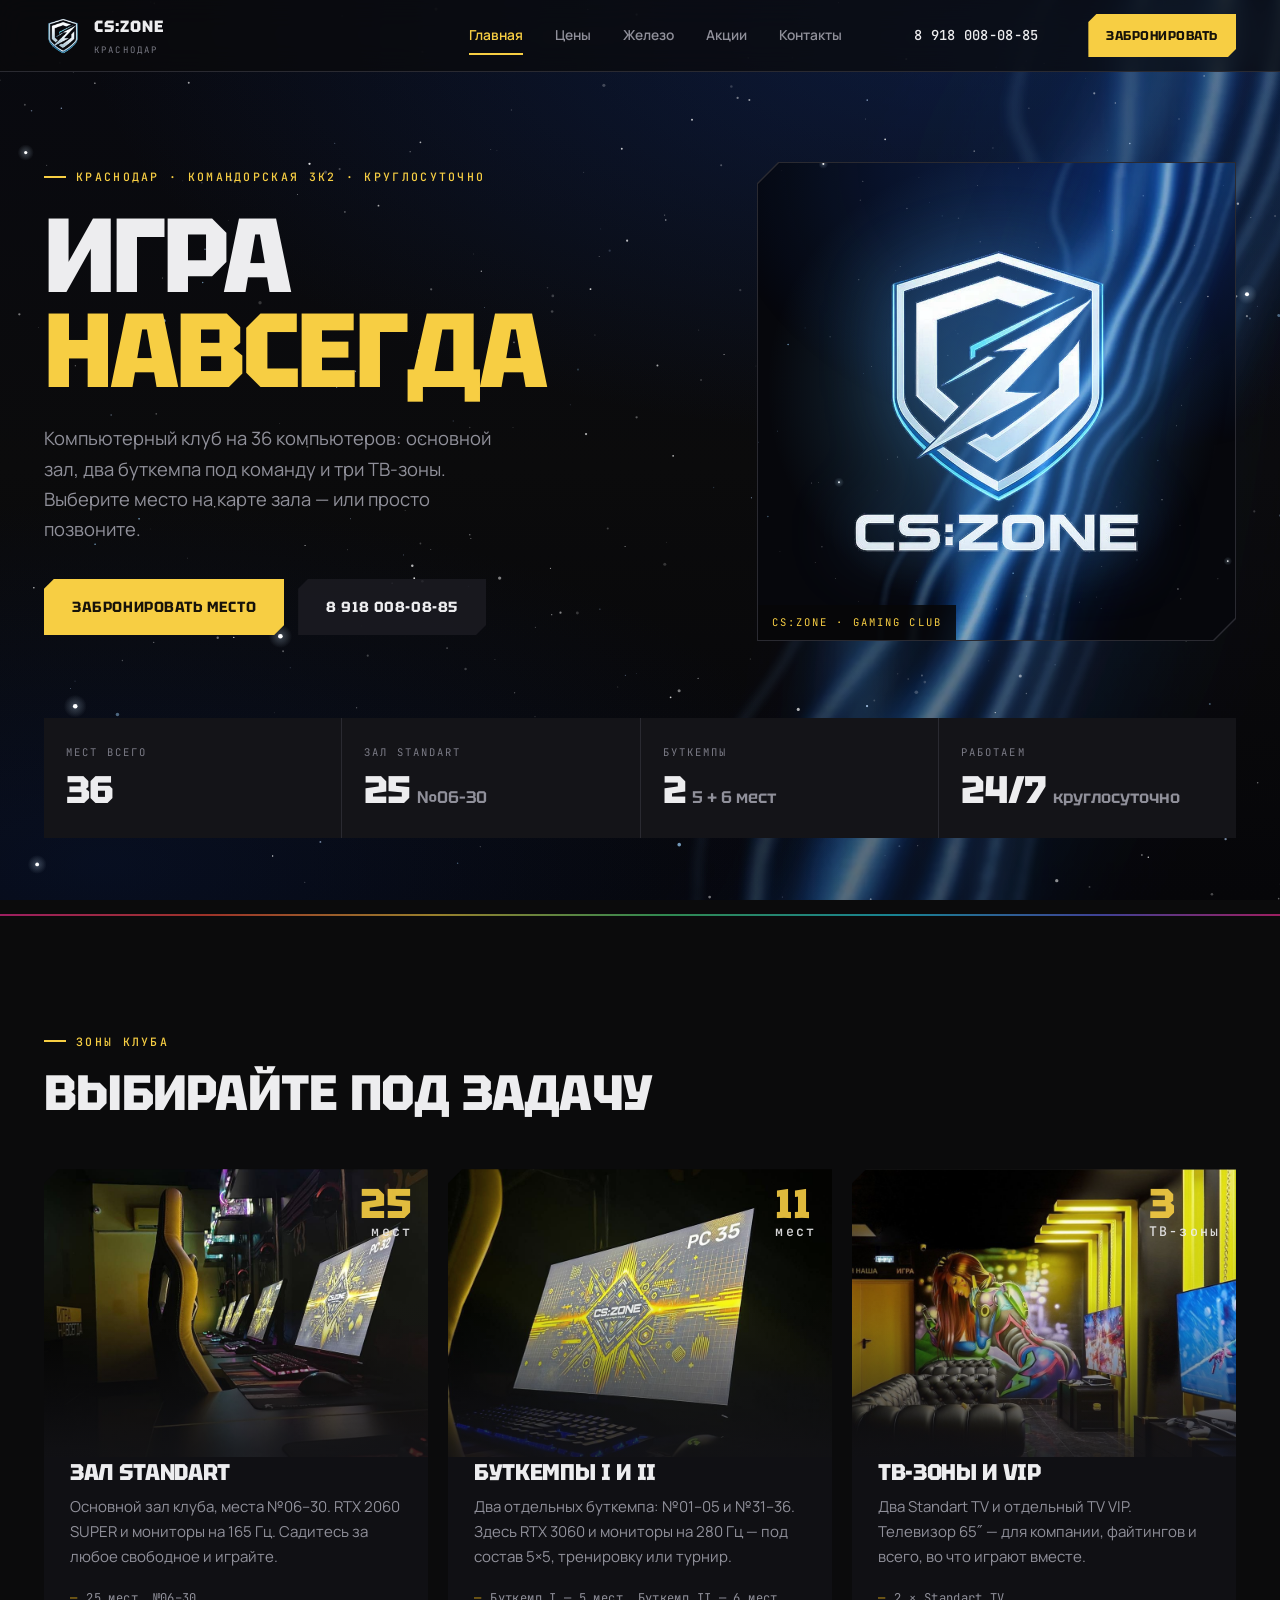
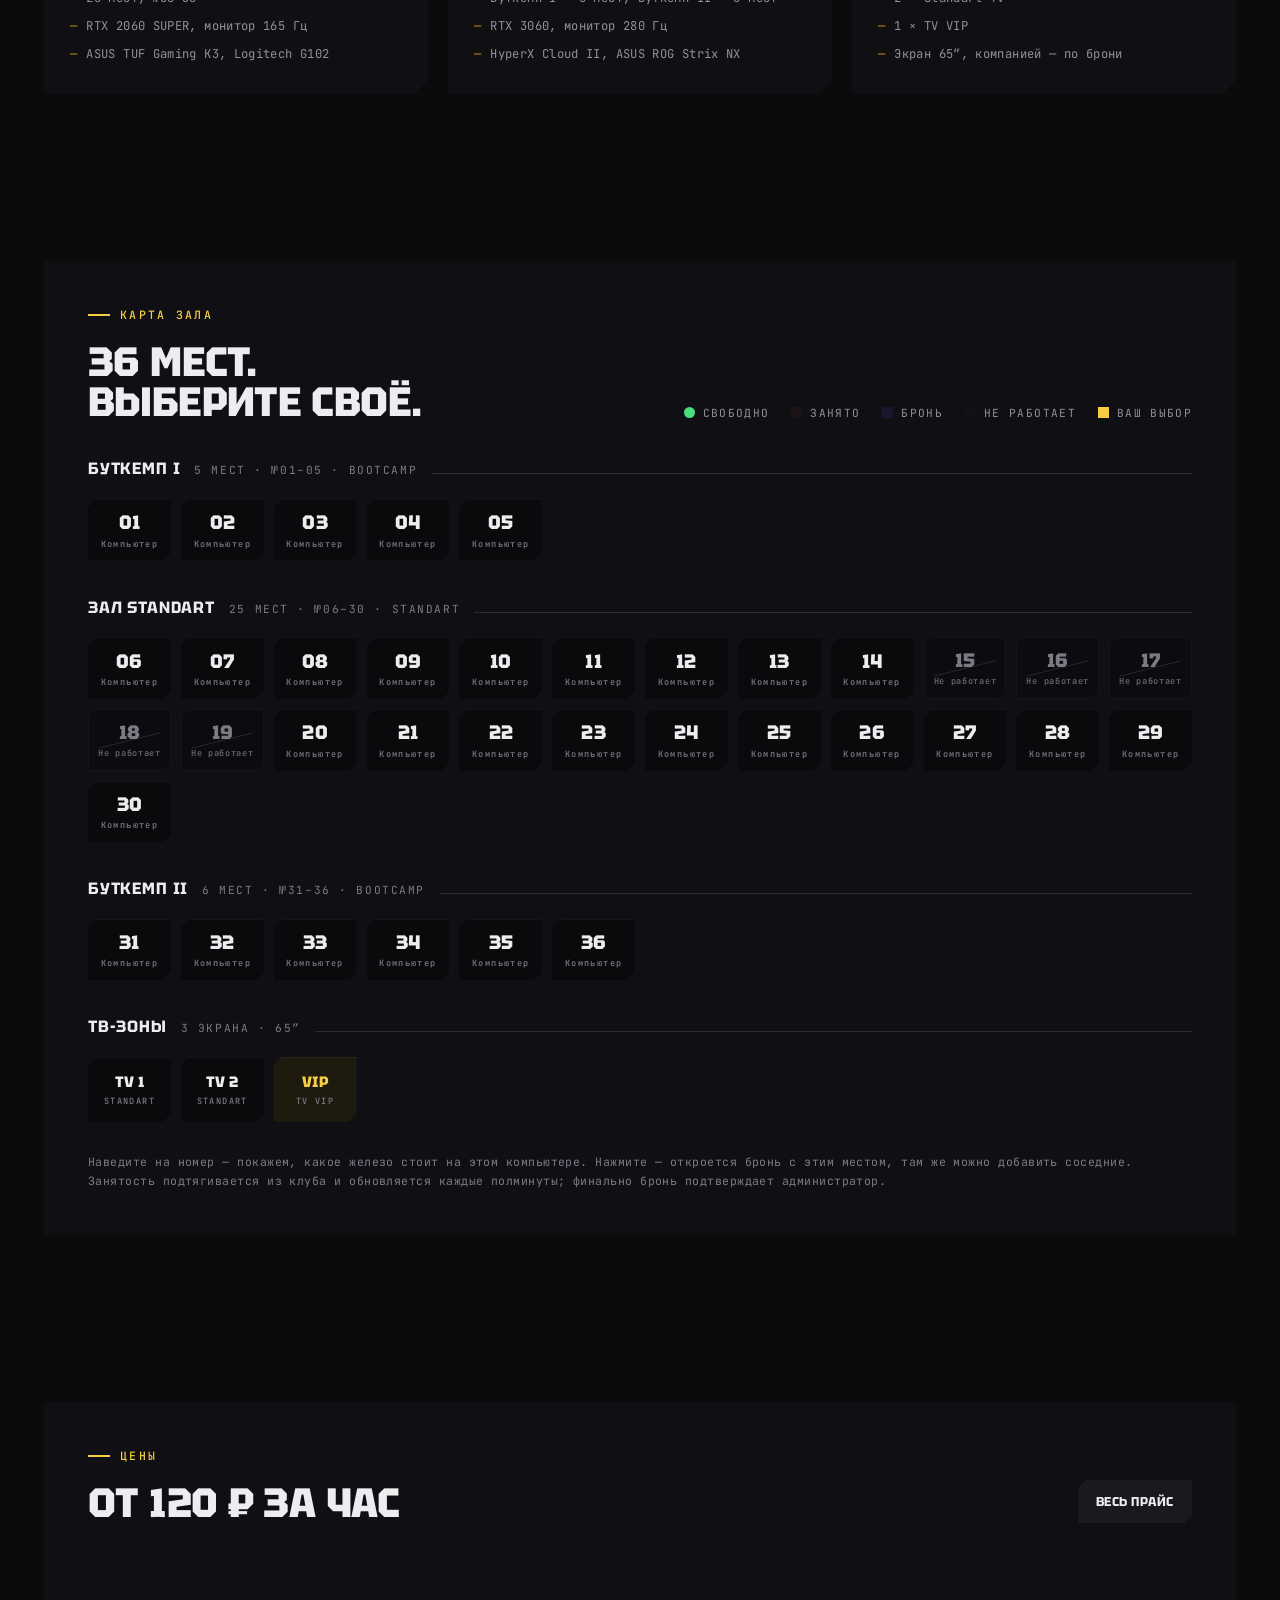
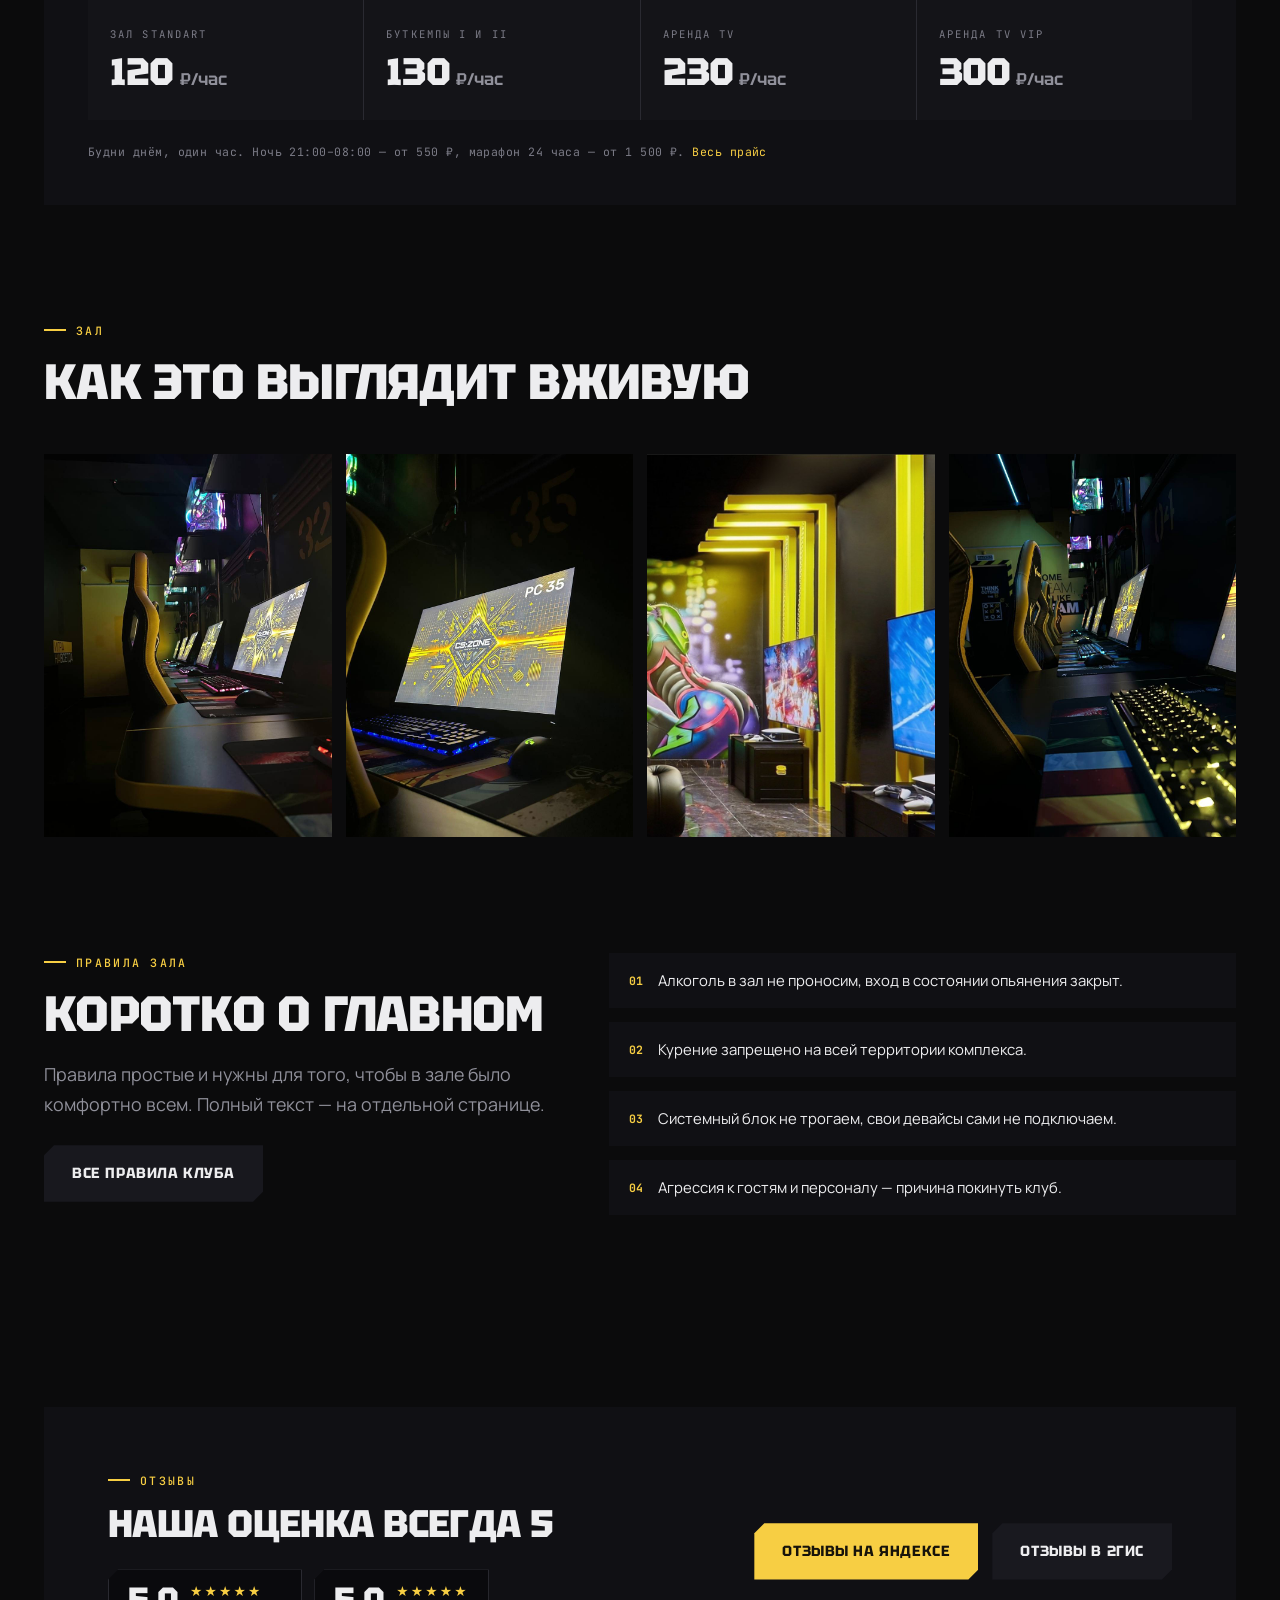
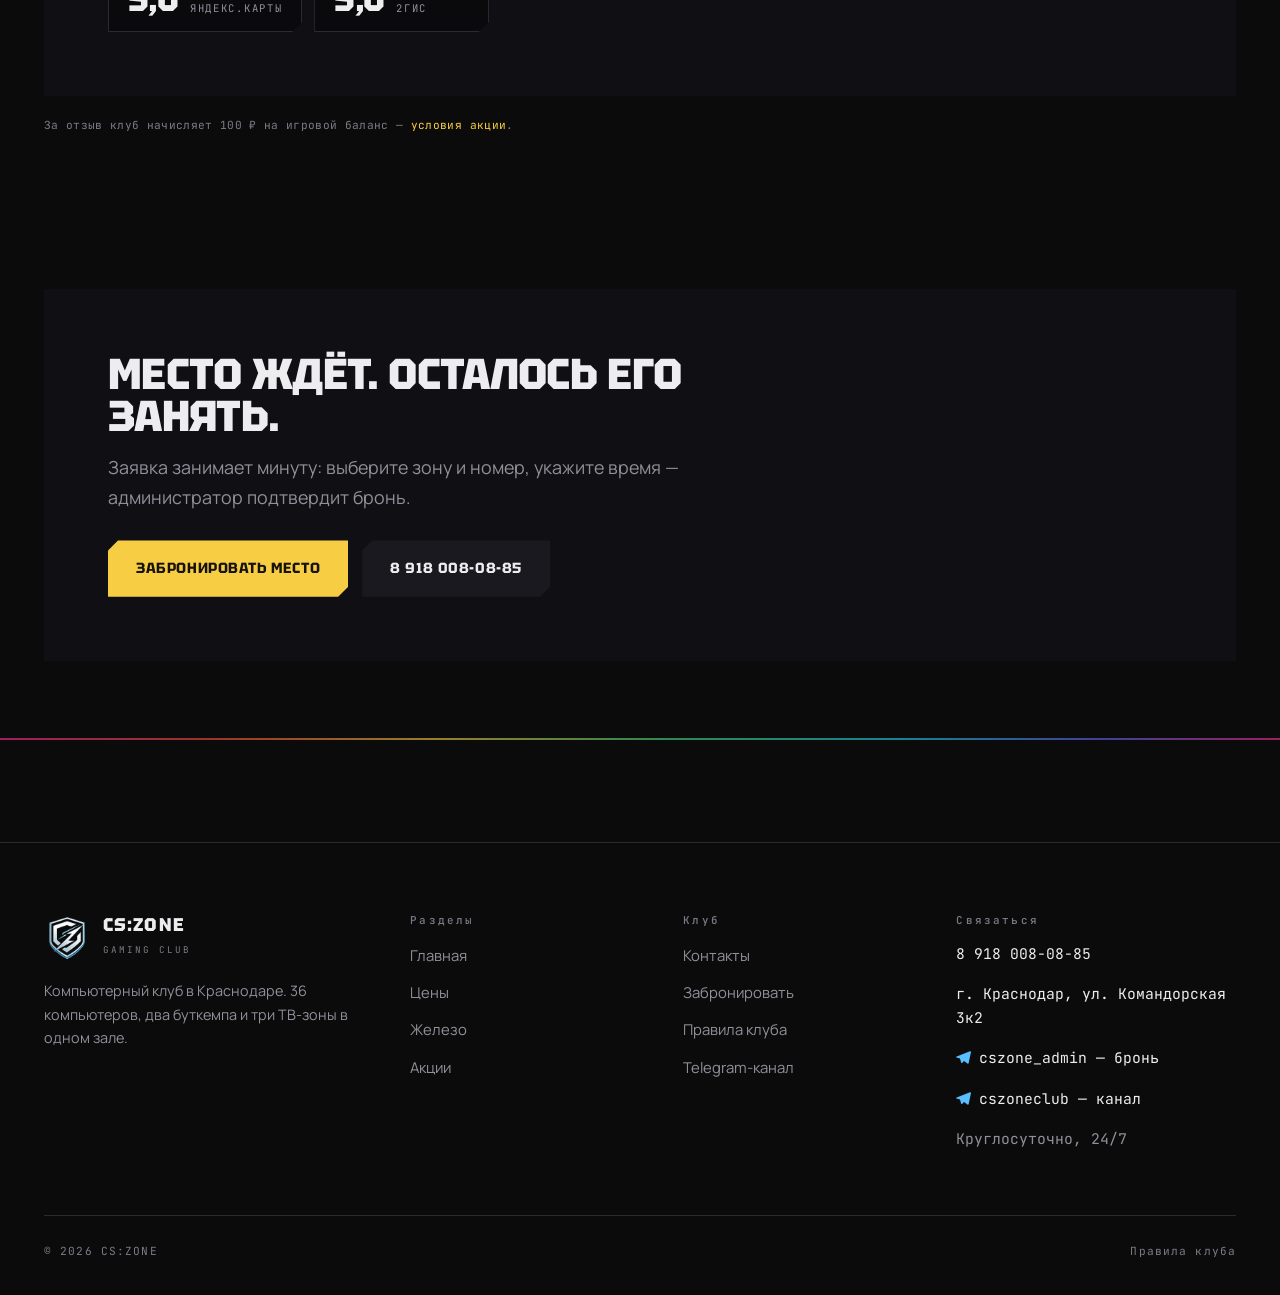
==== commit 1448e281: "Add files via upload" ====
--- a/index.html
+++ b/index.html
@@ -3,13 +3,13 @@
 <head>
 <meta charset="utf-8">
 <meta name="viewport" content="width=device-width, initial-scale=1">
-<title>CS:ZONE — компьютерный клуб в Краснодаре</title>
-<meta name="description" content="Компьютерный клуб CS:ZONE на Командорской 3к2 в Краснодаре: 36 машин, два буткемпа, три ТВ-зоны. Бронь места по телефону 8 918 008-08-85.">
+<title>{title}</title>
+<meta name="description" content="{desc}">
 <meta name="theme-color" content="#0B0B0C">
 <meta property="og:type" content="website">
 <meta property="og:site_name" content="CS:ZONE">
-<meta property="og:title" content="CS:ZONE — компьютерный клуб в Краснодаре">
-<meta property="og:description" content="Компьютерный клуб CS:ZONE на Командорской 3к2 в Краснодаре: 36 машин, два буткемпа, три ТВ-зоны. Бронь места по телефону 8 918 008-08-85.">
+<meta property="og:title" content="{title}">
+<meta property="og:description" content="{desc}">
 <meta property="og:image" content="assets/img/og-cover.jpg">
 <meta property="og:image:width" content="1200">
 <meta property="og:image:height" content="630">
@@ -22,30 +22,31 @@
 <link href="https://fonts.googleapis.com/css2?family=Tektur:wght@500;700;800;900&family=Manrope:wght@400;500;600;700;800&family=JetBrains+Mono:wght@400;500;700&display=swap" rel="stylesheet">
 <link rel="stylesheet" href="assets/css/main.css">
 <script type="application/ld+json">
-{
+{{
   "@context": "https://schema.org",
   "@type": "LocalBusiness",
   "name": "CS:ZONE",
-  "description": "Компьютерный клуб в Краснодаре: 36 машин, два буткемпа, три ТВ-зоны.",
+  "description": "Компьютерный клуб в Краснодаре: 36 компьютеров, два буткемпа, три ТВ-зоны.",
   "image": "assets/img/og-cover.jpg",
-  "telephone": "+79180080885",
+  "telephone": "{tel_raw}",
   "priceRange": "120–1700 ₽",
-  "address": {
+  "address": {{
     "@type": "PostalAddress",
     "addressCountry": "RU",
     "addressLocality": "Краснодар",
     "streetAddress": "ул. Командорская, 3к2"
-  },
-  "geo": { "@type": "GeoCoordinates", "latitude": 45.090656, "longitude": 39.032451 },
-  "openingHoursSpecification": [{
+  }},
+  "geo": {{ "@type": "GeoCoordinates", "latitude": 45.090656, "longitude": 39.032451 }},
+  "openingHoursSpecification": [{{
     "@type": "OpeningHoursSpecification",
     "dayOfWeek": ["Monday","Tuesday","Wednesday","Thursday","Friday","Saturday","Sunday"],
     "opens": "00:00", "closes": "23:59"
-  }],
-  "hasMap": "https://yandex.ru/maps/org/cs_zone/221049266006/",
-  "sameAs": ["https://t.me/cszoneclub", "https://go.2gis.com/gbi0a"]
-}
+  }}],
+  "hasMap": "{ymap}",
+  "sameAs": ["{tg}", "{gis}"]
+}}
 </script>
+<script>window.CSZONE_SPECS={"standart":{"label":"STANDART","core":[["Процессор","Intel Core i5-10400F"],["Видеокарта","RTX 2060 SUPER 8 ГБ"],["ОЗУ","16 ГБ DDR4 3200"]],"gear":[["Монитор","ASUS, 165 Гц, 25/27″"],["Клавиатура","ASUS TUF Gaming K3"],["Наушники","IO Graphite 2"],["Мышь","Logitech G102"]]},"bootcamp":{"label":"BOOTCAMP","core":[["Процессор","Intel Core i5-10400F"],["Видеокарта","RTX 3060"],["ОЗУ","16 ГБ DDR4 3200"]],"gear":[["Монитор","ASUS, 280 Гц, 25/27″"],["Клавиатура","ASUS ROG Strix NX"],["Наушники","HyperX Cloud II"],["Мышь","Free Wolf A7 / Logitech G403"]]},"tv":{"label":"TV","core":[["Экран","Телевизор 65″"]],"gear":[]}};</script>
 </head>
 <body>
 
@@ -92,7 +93,7 @@
       <div class="hero__anim">
         <p class="eyebrow">Краснодар · Командорская 3к2 · круглосуточно</p>
         <h1 class="hero__title">Игра<em>навсегда</em></h1>
-        <p class="hero__lead">Компьютерный клуб на 36 машин: основной зал, два буткемпа
+        <p class="hero__lead">Компьютерный клуб на 36 компьютеров: основной зал, два буткемпа
           под команду и три ТВ-зоны. Выберите место на карте зала — или просто позвоните.</p>
         <div class="hero__actions">
           <a class="btn btn--primary" href="booking.html">Забронировать место</a>
@@ -149,7 +150,7 @@
 
       <article class="zone cut" data-rise="90">
         <div class="zone__ph">
-          <img src="assets/img/hall-02.jpg" alt="Буткемп: ряд машин для командной игры" loading="lazy">
+          <img src="assets/img/hall-02.jpg" alt="Буткемп: ряд компьютеров для командной игры" loading="lazy">
           <div class="zone__n">11<span>мест</span></div>
         </div>
         <div class="zone__b">
@@ -205,8 +206,8 @@
       <p class="live" data-live hidden></p>
       <div data-hall="link"></div>
 
-      <p class="hall__note">Наведите на номер — покажем, какое железо стоит на этой машине.
-        Нажмите — номер подставится в заявку на бронь.
+      <p class="hall__note">Наведите на номер — покажем, какое железо стоит на этом компьютере.
+        Нажмите — откроется бронь с этим местом, там же можно добавить соседние.
         Занятость подтягивается из клуба и обновляется каждые полминуты;
         финально бронь подтверждает администратор.</p>
     </div>
@@ -224,7 +225,7 @@
         </div>
         <a class="btn btn--ghost btn--sm" href="prices.html">Весь прайс</a>
       </div>
-      <div data-price-teaser></div>
+      <dl class="facts"><div><dt>Зал STANDART</dt><dd>120<small>₽/час</small></dd></div><div><dt>Буткемпы I и II</dt><dd>130<small>₽/час</small></dd></div><div><dt>Аренда TV</dt><dd>230<small>₽/час</small></dd></div><div><dt>Аренда TV VIP</dt><dd>300<small>₽/час</small></dd></div></dl><p class="hall__note" style="margin-top:22px">Будни днём, один час. Ночь 21:00–08:00 — от 550 ₽, марафон 24 часа — от 1 500 ₽. <a href="prices.html" style="color:var(--amber)">Весь прайс</a></p>
     </div>
   </div>
 </section>
@@ -323,7 +324,7 @@
           <img src="assets/img/logo.webp" alt="" width="46" height="46">
           <span><b>CS:ZONE</b><span>Gaming club</span></span>
         </a>
-        <p>Компьютерный клуб в Краснодаре. 36 машин, два буткемпа и три ТВ-зоны в одном зале.</p>
+        <p>Компьютерный клуб в Краснодаре. 36 компьютеров, два буткемпа и три ТВ-зоны в одном зале.</p>
       </div>
       <div>
         <h4>Разделы</h4>
--- a/assets/css/main.css
+++ b/assets/css/main.css
@@ -409,6 +409,12 @@
 .seat[data-state="busy"]{ background:#1B1417; color:var(--ash-dim); cursor:not-allowed }
 .seat[data-state="busy"]:hover{ background:#22181C; color:var(--ash);
   transform:none; box-shadow:inset 0 1px 0 rgba(255,255,255,.05) }
+/* кнопка-ссылка внутри текста (сброс выбранных мест) */
+.lnk{ background:none; border:0; padding:0; margin-left:10px; cursor:pointer;
+  font:inherit; color:var(--ash); text-decoration:underline;
+  text-underline-offset:3px; transition:color .2s }
+.lnk:hover{ color:var(--amber) }
+
 /* снято с линии: место видно на схеме, но выбрать его нельзя */
 .seat[data-out]{ background:rgba(9,9,12,.5); color:var(--ash-dim); cursor:not-allowed;
   box-shadow:inset 0 0 0 1px rgba(255,255,255,.045) }
